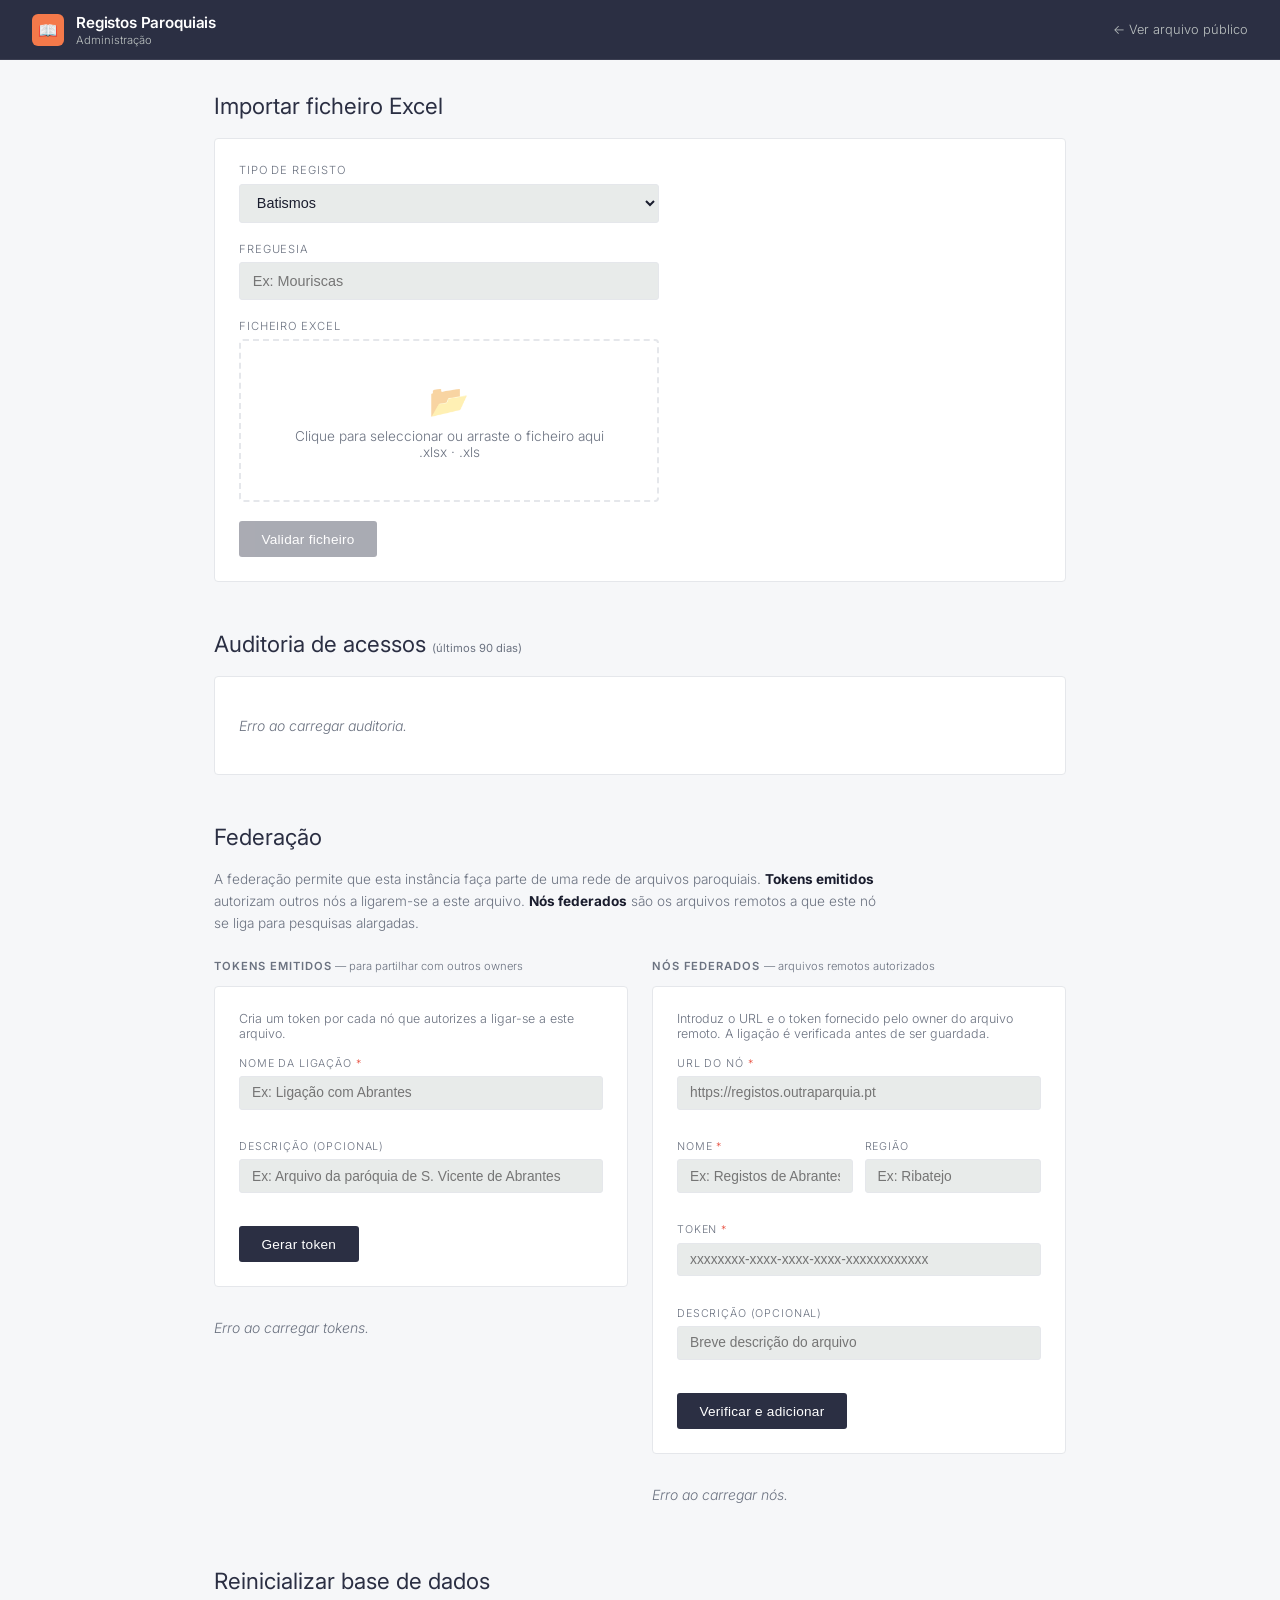
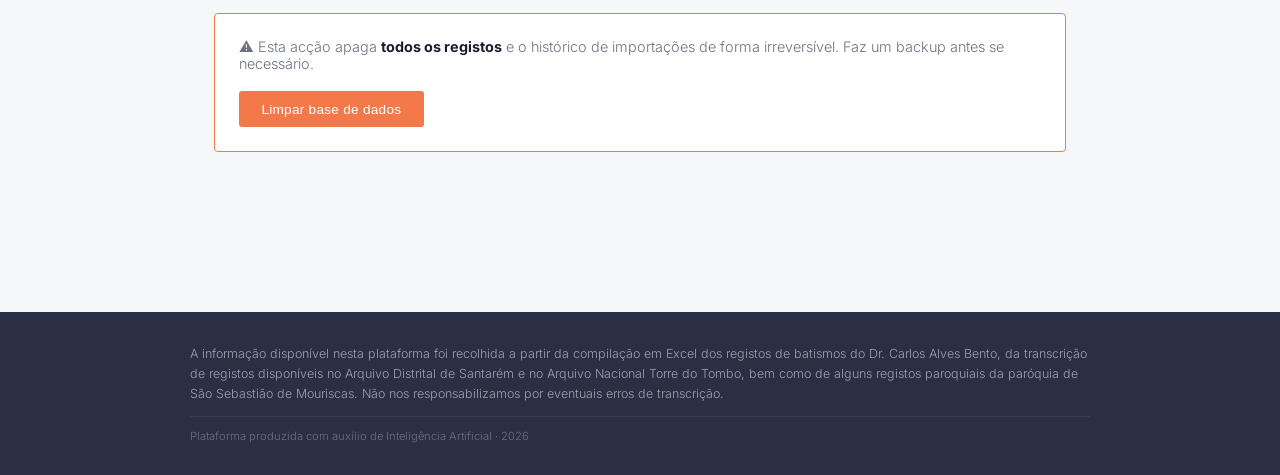
==== frontend/admin/index.html @ f91e3aad "Add favicon link to admin index.html" ====
<!DOCTYPE html>
<html lang="pt">
<head>
<meta charset="UTF-8">
<meta name="viewport" content="width=device-width, initial-scale=1.0">
<title>Administração · Registos Paroquiais</title>
<link rel="preconnect" href="https://fonts.googleapis.com">
<link href="https://fonts.googleapis.com/css2?family=Inter:wght@300;400;500;600;700&display=swap" rel="stylesheet">
<link rel="icon" type="image/svg+xml" href="/static/favicon.svg">
<style>
  :root {
    --bg:        #F6F7F9;
    --bg2:       #FFFFFF;
    --bg3:       #E8EBEA;
    --linha:     #E5E7EB;
    --texto:     #1A1D2E;
    --texto-sub: #6B7280;
    --verde:     #1a6b3a;
    --verde-clr: #2a9a5a;
    --amarelo:   #8a7010;
    --amarelo-cl:#c49a20;
    --vermelho:  #c0392b;
    --vermelho-cl:#e74c3c;
    --ouro:      #2B2F43;
    --batismo:   #4A5E76;
    --casamento: #2A7A6A;
    --obito:     #7C5C8A;
	}

  *, *::before, *::after { box-sizing: border-box; margin: 0; padding: 0; }

  body {
    background: var(--bg);
    color: var(--texto);
    font-family: 'Inter', sans-serif;
    font-size: 14px;
    font-weight: 300;
    min-height: 100vh;
  }

  header {
    background: var(--azul-escuro, #2B2F43);
    border-bottom: 1px solid rgba(255,255,255,0.08);
    padding: 0 2rem;
    display: flex;
    align-items: center;
    gap: 1.5rem;
    height: 60px;
  }
  .logo {
	  display: flex;
	  align-items: center;
	  gap: 0.75rem;
	}
	.logo-icon {
	  width: 32px; height: 32px;
	  background: #F4794A;
	  border-radius: 6px;
	  display: flex; align-items: center; justify-content: center;
	  font-size: 16px;
	  flex-shrink: 0;
	}
	.logo-texto {
	  font-size: 0.95rem;
	  font-weight: 600;
	  color: #FFFFFF;
	  letter-spacing: -0.01em;
	}
	.logo-sub {
	  font-size: 0.7rem;
	  font-weight: 300;
	  color: #BDC3C2;
	  margin-top: 1px;
	}
  .header-link {
    margin-left: auto;
    font-size: 0.8rem;
    color: #BDC3C2;
    text-decoration: none;
  }
  .header-link:hover { color: #FFFFFF; }

  main { max-width: 900px; margin: 0 auto; padding: 2rem 1.5rem 4rem; }

  h2 {
    font-family: 'Inter', sans-serif;
    font-size: 1.4rem;
    font-weight: 400;
    margin-bottom: 1.2rem;
    color: var(--ouro);
  }

  /* ── Upload ── */
  .secao { margin-bottom: 3rem; }

  .painel {
    background: var(--bg2);
    border: 1px solid var(--linha);
    border-radius: 4px;
    padding: 1.5rem;
  }

  .grupo {
    display: flex;
    flex-direction: column;
    gap: 0.4rem;
    margin-bottom: 1.2rem;
  }
  .grupo label {
    font-size: 0.7rem;
    letter-spacing: 0.08em;
    text-transform: uppercase;
    color: var(--texto-sub);
  }
  .grupo select,
  .grupo input[type="file"] {
    background: var(--bg3);
    border: 1px solid var(--linha);
    color: var(--texto);
    padding: 0.6rem 0.8rem;
    border-radius: 3px;
    font-size: 0.9rem;
    outline: none;
    cursor: pointer;
    width: 100%;
    max-width: 420px;
  }
  .grupo select:focus { border-color: var(--ouro); }

  .zona-drop {
    border: 2px dashed var(--linha);
    border-radius: 4px;
    padding: 2.5rem;
    text-align: center;
    cursor: pointer;
    transition: all 0.2s;
    max-width: 420px;
  }
  .zona-drop:hover, .zona-drop.dragover {
    border-color: var(--ouro);
    background: rgba(196,154,42,0.05);
  }
  .zona-drop input { display: none; }
  .zona-drop-icon { font-size: 2rem; margin-bottom: 0.5rem; opacity: 0.5; }
  .zona-drop p { color: var(--texto-sub); font-size: 0.85rem; }
  .zona-drop .ficheiro-nome { color: var(--verde-clr); font-weight: 400; margin-top: 0.3rem; }

  .btn {
    padding: 0.65rem 1.4rem;
    border: none;
    border-radius: 3px;
    font-size: 0.85rem;
    font-weight: 400;
    cursor: pointer;
    transition: all 0.15s;
    letter-spacing: 0.02em;
  }
  .btn:disabled { opacity: 0.4; cursor: default; }
  .btn-primario { background: var(--azul-escuro, #2B2F43); color: #FFFFFF; }
  .btn-primario:not(:disabled):hover { background: #4A5E76; }
  .btn-confirmar { background: #2a7a4a; color: #FFFFFF; }
  .btn-confirmar:not(:disabled):hover { background: #3daa6a; color: #FFFFFF; }
  .btn-cancelar { background: #F6F7F9; color: #6B7280; border: 1px solid #E5E7EB; }
  .btn-cancelar:hover { color: #1A1D2E; border-color: #BDC3C2; }

  /* ── Relatório de validação ── */
  .relatorio { margin-top: 1.5rem; }

  .relatorio-cabecalho {
    display: flex;
    align-items: center;
    gap: 1rem;
    padding: 1rem 1.2rem;
    background: var(--bg3);
    border: 1px solid var(--linha);
    border-radius: 4px 4px 0 0;
    border-bottom: none;
  }
  .relatorio-titulo {
    font-family: 'Inter', sans-serif;
    font-size: 1.1rem;
    flex: 1;
  }
  .pill {
    font-size: 0.7rem;
    padding: 0.2rem 0.6rem;
    border-radius: 10px;
    font-weight: 500;
  }
  .pill-verde { background: rgba(61,170,106,0.15); color: var(--verde-clr); }
  .pill-amarelo { background: rgba(212,170,32,0.15); color: var(--amarelo-cl); }
  .pill-vermelho { background: rgba(204,68,68,0.15); color: var(--vermelho-cl); }

  .relatorio-corpo {
    background: var(--bg2);
    border: 1px solid var(--linha);
    border-radius: 0 0 4px 4px;
    padding: 1.2rem;
  }

  .estatistica-row {
    display: flex;
    gap: 2rem;
    margin-bottom: 1.2rem;
    flex-wrap: wrap;
  }
  .estat-item { text-align: center; }
  .estat-num {
    font-family: 'Inter', sans-serif;
    font-size: 1.8rem;
    line-height: 1;
  }
  .estat-num.verde { color: var(--verde-clr); }
  .estat-num.amarelo { color: var(--amarelo-cl); }
  .estat-num.vermelho { color: var(--vermelho-cl); }
  .estat-label { font-size: 0.7rem; color: var(--texto-sub); text-transform: uppercase; letter-spacing: 0.06em; }

  .lista-mensagens {
    list-style: none;
    max-height: 250px;
    overflow-y: auto;
    display: flex;
    flex-direction: column;
    gap: 0.3rem;
    margin-bottom: 1.2rem;
  }
  .lista-mensagens li {
    font-size: 0.8rem;
    padding: 0.4rem 0.6rem;
    border-radius: 2px;
    font-family: 'Inter', monospace;
  }
  .msg-aviso { background: rgba(212,170,32,0.08); color: var(--amarelo-cl); border-left: 2px solid var(--amarelo-cl); }
  .msg-erro  { background: rgba(204,68,68,0.08); color: var(--vermelho-cl); border-left: 2px solid var(--vermelho-cl); }

  .acoes-relatorio { display: flex; gap: 0.8rem; }

  /* ── Histórico de uploads ── */
  .tabela-historico {
    width: 100%;
    border-collapse: collapse;
    font-size: 0.85rem;
  }
  .tabela-historico th {
    text-align: left;
    padding: 0.6rem 0.8rem;
    font-size: 0.65rem;
    letter-spacing: 0.08em;
    text-transform: uppercase;
    color: var(--texto-sub);
    border-bottom: 1px solid var(--linha);
  }
  .tabela-historico td {
    padding: 0.7rem 0.8rem;
    border-bottom: 1px solid rgba(42,48,64,0.5);
    vertical-align: middle;
  }
  .tabela-historico tr:last-child td { border-bottom: none; }
  .tipo-badge {
    font-size: 0.65rem;
    padding: 0.15rem 0.5rem;
    border-radius: 2px;
    text-transform: uppercase;
    letter-spacing: 0.06em;
  }
  .tipo-batismo   { background: #dce8f0; color: #2a4a6a; }
  .tipo-casamento { background: #dcf0ec; color: #1a5a4a; }
	.tipo-obito     { background: #ecdcf0; color: #5a3a6a; }

  /* ── Mensagem de sucesso/erro ── */
  .alerta {
    padding: 1rem 1.2rem;
    border-radius: 4px;
    margin-bottom: 1.5rem;
    font-size: 0.9rem;
  }
  .alerta-sucesso { background: rgba(61,170,106,0.1); border: 1px solid var(--verde); color: var(--verde-clr); }
  .alerta-erro    { background: rgba(204,68,68,0.1); border: 1px solid var(--vermelho); color: var(--vermelho-cl); }

  .vazio { color: var(--texto-sub); font-style: italic; padding: 1rem 0; }

  ::-webkit-scrollbar { width: 6px; }
  ::-webkit-scrollbar-track { background: var(--bg2); }
  ::-webkit-scrollbar-thumb { background: var(--linha); border-radius: 3px; }

	footer {
	  background: #2B2F43;
	  color: #9aa3b0;
	  margin-top: 3rem;
	  padding: 2rem 1.5rem;
	}
	.footer-inner {
	  max-width: 900px;
	  margin: 0 auto;
	  display: flex;
	  flex-direction: column;
	  gap: 0.75rem;
	}
	.footer-principal {
	  font-size: 0.78rem;
	  line-height: 1.6;
	  color: #9aa3b0;
	}
	.footer-rodape {
	  font-size: 0.7rem;
	  color: #6b7280;
	  border-top: 1px solid rgba(255,255,255,0.06);
	  padding-top: 0.75rem;
	}

	/* ── Mobile (≤ 640px) ── */
	@media (max-width: 640px) {
	  /* Header */
	  header { padding: 0 1rem; height: 52px; }
	  .logo-texto { font-size: 0.85rem; }
	  .logo-sub { display: none; }
	  .header-link { font-size: 0.72rem; }
	
	  /* Layout */
	  main { padding: 1rem; }
	  .painel { padding: 1rem; }
	  h2 { font-size: 1.1rem; }
	
	  /* Zona de upload */
	  .zona-drop { max-width: 100%; padding: 1.5rem 1rem; }
	  .grupo select,
	  .grupo input[type="file"] { max-width: 100%; }
	
	  /* Botões */
	  .btn { width: 100%; text-align: center; }
	  .acoes-relatorio { flex-direction: column; }
	
	  /* Estatísticas do relatório */
	  .estatistica-row { gap: 1rem; }
	  .estat-num { font-size: 1.4rem; }
	
	  /* Tabela de histórico */
	  .tabela-historico { font-size: 0.78rem; display: block; overflow-x: auto; }
	  .tabela-historico th,
	  .tabela-historico td { padding: 0.5rem 0.5rem; white-space: nowrap; }

		/* Footer */
		footer { padding: 1.5rem 1rem; margin-top: 2rem; }
  	.footer-principal { font-size: 0.75rem; }
	}

	/* ── Tokens e nós federados ────────────────────────────────────────────────── */
	
	.fed-grid {
	  display: grid;
	  grid-template-columns: 1fr 1fr;
	  gap: 1.5rem;
	  margin-bottom: 3rem;
	}
	
	/* Token recém-criado — caixa de destaque */
	.token-reveal {
	  background: #0f1f0f;
	  border: 1px solid var(--verde);
	  border-radius: 4px;
	  padding: 1rem 1.2rem;
	  margin-bottom: 1.2rem;
	  display: none;
	}
	.token-reveal.visivel { display: block; }
	.token-reveal-label {
	  font-size: 0.65rem;
	  font-weight: 600;
	  letter-spacing: 0.08em;
	  text-transform: uppercase;
	  color: var(--verde-clr);
	  margin-bottom: 0.5rem;
	}
	.token-reveal-valor {
	  font-family: monospace;
	  font-size: 0.95rem;
	  color: #7fff7f;
	  word-break: break-all;
	  letter-spacing: 0.04em;
	  margin-bottom: 0.6rem;
	}
	.token-reveal-aviso {
	  font-size: 0.75rem;
	  color: var(--amarelo-cl);
	}
	
	/* Cards de token */
	.token-card {
	  background: var(--bg2);
	  border: 1px solid var(--linha);
	  border-left: 3px solid var(--batismo);
	  border-radius: 4px;
	  padding: 0.85rem 1rem;
	  display: grid;
	  grid-template-columns: 1fr auto;
	  gap: 0.4rem 0.8rem;
	  align-items: start;
	  margin-bottom: 0.5rem;
	}
	.token-card.revogado {
	  border-left-color: var(--linha);
	  opacity: 0.55;
	}
	.token-nome {
	  font-size: 0.88rem;
	  font-weight: 500;
	  color: var(--texto);
	}
	.token-preview {
	  font-family: monospace;
	  font-size: 0.75rem;
	  color: var(--texto-sub);
	  margin-top: 0.15rem;
	}
	.token-meta {
	  display: flex;
	  flex-wrap: wrap;
	  gap: 0.35rem;
	  margin-top: 0.45rem;
	}
	.token-chip {
	  font-size: 0.65rem;
	  padding: 0.12rem 0.45rem;
	  border-radius: 10px;
	  background: var(--bg3);
	  color: var(--texto-sub);
	}
	.token-chip.ok     { background: rgba(61,170,106,0.1); color: var(--verde-clr); }
	.token-chip.rev    { background: rgba(204,68,68,0.1);  color: var(--vermelho-cl); }
	
	/* Cards de nó */
	.no-card {
	  background: var(--bg2);
	  border: 1px solid var(--linha);
	  border-left: 3px solid var(--casamento);
	  border-radius: 4px;
	  padding: 0.85rem 1rem;
	  display: grid;
	  grid-template-columns: 1fr auto;
	  gap: 0.4rem 0.8rem;
	  align-items: start;
	  margin-bottom: 0.5rem;
	}
	.no-card.inactivo  { border-left-color: var(--linha); opacity: 0.6; }
	.no-card.com-erro  { border-left-color: var(--vermelho); }
	.no-nome { font-size: 0.88rem; font-weight: 500; color: var(--texto); }
	.no-url  {
	  font-family: monospace; font-size: 0.72rem;
	  color: var(--texto-sub); margin-top: 0.15rem; word-break: break-all;
	}
	.no-meta {
	  display: flex; flex-wrap: wrap;
	  gap: 0.35rem; margin-top: 0.45rem;
	}
	.no-chip {
	  font-size: 0.65rem; padding: 0.12rem 0.45rem;
	  border-radius: 10px; background: var(--bg3); color: var(--texto-sub);
	}
	.no-chip.ok     { background: rgba(61,170,106,0.1); color: var(--verde-clr); }
	.no-chip.erro   { background: rgba(204,68,68,0.1);  color: var(--vermelho-cl); }
	.no-chip.regiao { background: rgba(74,94,118,0.1);  color: var(--batismo); }
	
	/* Botões de acção pequenos */
	.acoes-fed { display: flex; gap: 0.35rem; flex-wrap: wrap; justify-content: flex-end; }
	.acoes-fed .btn { padding: 0.28rem 0.6rem; font-size: 0.72rem; }
	.btn-rev    { background: rgba(212,170,32,0.1); color: var(--amarelo-cl); border: 1px solid rgba(212,170,32,0.3); }
	.btn-rev:hover { background: rgba(212,170,32,0.2); }
	.btn-act    { background: rgba(61,170,106,0.1); color: var(--verde-clr);  border: 1px solid rgba(61,170,106,0.3); }
	.btn-act:hover { background: rgba(61,170,106,0.2); }
	.btn-del    { background: rgba(204,68,68,0.08); color: var(--vermelho-cl); border: 1px solid rgba(204,68,68,0.2); }
	.btn-del:hover { background: rgba(204,68,68,0.15); }
	.btn-tst    { background: var(--bg3); color: var(--texto-sub); border: 1px solid var(--linha); }
	.btn-tst:hover { border-color: var(--casamento); color: var(--casamento); }
	
	/* Formulários inline */
	.form-fed {
	  display: grid;
	  grid-template-columns: 1fr 1fr;
	  gap: 0.7rem;
	  margin-top: 1rem;
	}
	.form-fed .grupo.largo { grid-column: 1 / -1; }
	.form-fed .grupo label { font-size: 0.67rem; }
	.form-fed .grupo input {
	  background: var(--bg3);
	  border: 1px solid var(--linha);
	  color: var(--texto);
	  padding: 0.52rem 0.75rem;
	  border-radius: 3px;
	  font-size: 0.86rem;
	  outline: none;
	  width: 100%;
	}
	.form-fed .grupo input:focus { border-color: var(--batismo); }
	.form-fed-acoes {
	  margin-top: 0.9rem;
	  display: flex;
	  gap: 0.6rem;
	  align-items: center;
	}
	.form-fed-status { font-size: 0.78rem; color: var(--texto-sub); }
	
	@media (max-width: 640px) {
	  .fed-grid  { grid-template-columns: 1fr; }
	  .form-fed  { grid-template-columns: 1fr; }
	  .form-fed .grupo.largo { grid-column: 1; }
	  .no-card, .token-card { grid-template-columns: 1fr; }
	  .acoes-fed { justify-content: flex-start; margin-top: 0.4rem; }
	}
	
	/* ── Mobile pequeno (≤ 375px) ── */
	@media (max-width: 375px) {
	  .logo-icon { width: 26px; height: 26px; font-size: 13px; }
	  h2 { font-size: 1rem; }
	}
</style>
</head>
<body>

<header>
  <div class="logo">
    <div class="logo-icon">📖</div>
    <div>
      <div class="logo-texto">Registos Paroquiais</div>
      <div class="logo-sub">Administração</div>
    </div>
  </div>
  <a href="/" class="header-link">← Ver arquivo público</a>
</header>

<main>
  <div id="alerta" style="display:none"></div>

  <!-- Secção de Upload -->
  <div class="secao">
    <h2>Importar ficheiro Excel</h2>
    <div class="painel">
      <div class="grupo">
        <label>Tipo de registo</label>
        <select id="tipoRegisto">
          <option value="batismo">Batismos</option>
          <option value="casamento">Casamentos</option>
          <option value="obito">Óbitos</option>
        </select>
      </div>
			<div class="grupo">
			  <label>Freguesia</label>
			  <div style="position:relative;max-width:420px">
			    <input
			      type="text"
			      id="inputFreguesia"
			      placeholder="Ex: Mouriscas"
			      autocomplete="off"
			      style="width:100%;background:var(--bg3);border:1px solid var(--linha);
			             color:var(--texto);padding:0.6rem 0.8rem;border-radius:3px;
			             font-size:0.9rem;outline:none"
			      oninput="filtrarFreguesias(this.value)"
			      onfocus="mostrarSugestoes()"
			      onblur="setTimeout(()=>ocultarSugestoes(),200)"
			    >
			    <div id="sugestoesFreguesia" style="display:none;position:absolute;top:100%;
			         left:0;right:0;background:var(--bg2);border:1px solid var(--linha);
			         border-top:none;border-radius:0 0 3px 3px;z-index:50;max-height:180px;
			         overflow-y:auto"></div>
			  </div>
			</div>
      <div class="grupo">
        <label>Ficheiro Excel</label>
        <div class="zona-drop" id="zonaDrop" onclick="document.getElementById('inputFicheiro').click()">
          <input type="file" id="inputFicheiro" accept=".xlsx,.xls" onchange="ficheirSelecionado(this)">
          <div class="zona-drop-icon">📂</div>
          <p>Clique para seleccionar ou arraste o ficheiro aqui</p>
          <p>.xlsx · .xls</p>
          <p class="ficheiro-nome" id="nomeFile" style="display:none"></p>
        </div>
      </div>
      <button class="btn btn-primario" id="btnValidar" onclick="validar()" disabled>
        Validar ficheiro
      </button>
    </div>

    <!-- Relatório de validação -->
    <div class="relatorio" id="relatorio" style="display:none">
      <div class="relatorio-cabecalho">
        <span class="relatorio-titulo">Relatório de validação</span>
        <span class="pill" id="pillEstado"></span>
      </div>
      <div class="relatorio-corpo">
        <div class="estatistica-row">
          <div class="estat-item">
            <div class="estat-num verde" id="rTotal">0</div>
            <div class="estat-label">Registos</div>
          </div>
          <div class="estat-item">
            <div class="estat-num amarelo" id="rAvisos">0</div>
            <div class="estat-label">Avisos</div>
          </div>
          <div class="estat-item">
            <div class="estat-num vermelho" id="rErros">0</div>
            <div class="estat-label">Erros críticos</div>
          </div>
					<div class="estat-item" id="blocoDuplicados" style="display:none">
				    <div class="estat-num amarelo" id="rDuplicados">0</div>
				    <div class="estat-label">Duplicados</div>
					</div>
        </div>

        <ul class="lista-mensagens" id="listaErros" style="display:none"></ul>
        <ul class="lista-mensagens" id="listaAvisos" style="display:none"></ul>

        <div class="acoes-relatorio" id="acoesRelatorio"></div>
      </div>
    </div>
  </div>

	<!-- Auditoria -->
	<div class="secao">
	  <h2>Auditoria de acessos <span style="font-size:0.7rem;font-weight:400;color:var(--texto-sub)">(últimos 90 dias)</span></h2>
	  <div id="auditoriaConteudo">
	    <div class="painel">
	      <p class="vazio">A carregar…</p>
	    </div>
	  </div>
	</div>

	<div class="secao">
	  <h2>Federação</h2>
	  <p style="color:var(--texto-sub);font-size:0.85rem;margin-bottom:1.5rem;line-height:1.6;max-width:680px">
	    A federação permite que esta instância faça parte de uma rede de arquivos paroquiais.
	    <strong style="color:var(--texto)">Tokens emitidos</strong> autorizam outros nós a ligarem-se a este arquivo.
	    <strong style="color:var(--texto)">Nós federados</strong> são os arquivos remotos a que este nó se liga para pesquisas alargadas.
	  </p>
	
	  <div class="fed-grid">
	
	    <!-- ── Coluna esquerda: Tokens emitidos ── -->
	    <div>
	      <div style="font-size:0.7rem;font-weight:600;letter-spacing:0.08em;text-transform:uppercase;color:var(--texto-sub);margin-bottom:0.8rem">
	        Tokens emitidos
	        <span style="font-weight:300;text-transform:none;letter-spacing:0"> — para partilhar com outros owners</span>
	      </div>
	
	      <!-- Token revelado após criação -->
	      <div class="token-reveal" id="tokenReveal">
	        <div class="token-reveal-label">✓ Token gerado — copia agora</div>
	        <div class="token-reveal-valor" id="tokenValor"></div>
	        <div style="display:flex;gap:0.5rem;margin-bottom:0.6rem">
	          <button class="btn btn-primario" style="padding:0.3rem 0.8rem;font-size:0.75rem"
	                  onclick="copiarToken()">Copiar</button>
	          <button class="btn btn-cancelar" style="padding:0.3rem 0.8rem;font-size:0.75rem"
	                  onclick="fecharTokenReveal()">Fechar</button>
	        </div>
	        <div class="token-reveal-aviso">⚠ Este token não voltará a ser mostrado. Partilha-o com o owner do nó que se vai federar contigo.</div>
	      </div>
	
	      <!-- Formulário de criação -->
	      <div class="painel" style="margin-bottom:1rem">
	        <div style="font-size:0.78rem;color:var(--texto-sub);margin-bottom:0.8rem">
	          Cria um token por cada nó que autorizes a ligar-se a este arquivo.
	        </div>
	        <div class="form-fed">
	          <div class="grupo largo">
	            <label>Nome da ligação <span style="color:var(--vermelho-cl)">*</span></label>
	            <input type="text" id="tokenNome" placeholder="Ex: Ligação com Abrantes">
	          </div>
	          <div class="grupo largo">
	            <label>Descrição (opcional)</label>
	            <input type="text" id="tokenDesc" placeholder="Ex: Arquivo da paróquia de S. Vicente de Abrantes">
	          </div>
	        </div>
	        <div class="form-fed-acoes">
	          <button class="btn btn-primario" id="btnCriarToken" onclick="criarToken()">
	            Gerar token
	          </button>
	          <span class="form-fed-status" id="tokenStatus"></span>
	        </div>
	      </div>
	
	      <!-- Lista de tokens -->
	      <div id="listaTokens">
	        <p class="vazio">A carregar…</p>
	      </div>
	    </div>
	
	    <!-- ── Coluna direita: Nós federados ── -->
	    <div>
	      <div style="font-size:0.7rem;font-weight:600;letter-spacing:0.08em;text-transform:uppercase;color:var(--texto-sub);margin-bottom:0.8rem">
	        Nós federados
	        <span style="font-weight:300;text-transform:none;letter-spacing:0"> — arquivos remotos autorizados</span>
	      </div>
	
	      <!-- Formulário de adição -->
	      <div class="painel" style="margin-bottom:1rem">
	        <div style="font-size:0.78rem;color:var(--texto-sub);margin-bottom:0.8rem">
	          Introduz o URL e o token fornecido pelo owner do arquivo remoto.
	          A ligação é verificada antes de ser guardada.
	        </div>
	        <div class="form-fed">
	          <div class="grupo largo">
	            <label>URL do nó <span style="color:var(--vermelho-cl)">*</span></label>
	            <input type="url" id="noUrl" placeholder="https://registos.outraparquia.pt">
	          </div>
	          <div class="grupo">
	            <label>Nome <span style="color:var(--vermelho-cl)">*</span></label>
	            <input type="text" id="noNome" placeholder="Ex: Registos de Abrantes">
	          </div>
	          <div class="grupo">
	            <label>Região</label>
	            <input type="text" id="noRegiao" placeholder="Ex: Ribatejo">
	          </div>
	          <div class="grupo largo">
	            <label>Token <span style="color:var(--vermelho-cl)">*</span></label>
	            <input type="text" id="noToken" placeholder="xxxxxxxx-xxxx-xxxx-xxxx-xxxxxxxxxxxx"
	                   autocomplete="off" spellcheck="false">
	          </div>
	          <div class="grupo largo">
	            <label>Descrição (opcional)</label>
	            <input type="text" id="noDescricao" placeholder="Breve descrição do arquivo">
	          </div>
	        </div>
	        <div class="form-fed-acoes">
	          <button class="btn btn-primario" id="btnAdicionarNo" onclick="adicionarNo()">
	            Verificar e adicionar
	          </button>
	          <span class="form-fed-status" id="noStatus"></span>
	        </div>
	      </div>
	
	      <!-- Lista de nós -->
	      <div id="listaNos">
	        <p class="vazio">A carregar…</p>
	      </div>
	    </div>
	
	  </div><!-- /fed-grid -->
	</div>
	
  <!-- Reset -->
  <div class="secao">
    <h2>Reinicializar base de dados</h2>
    <div class="painel" style="border-color: #F4794A">
      <p style="color:var(--texto-sub);margin-bottom:1.2rem;font-size:0.9rem">
        ⚠ Esta acção apaga <strong style="color:var(--texto)">todos os registos</strong> 
        e o histórico de importações de forma irreversível. 
        Faz um backup antes se necessário.
      </p>
      <button class="btn" style="background:#F4794A;color:#FFFFFF;font-weight:500" onclick="confirmarReset()">
        Limpar base de dados
      </button>
    </div>
  </div>
</main>

<script>
let ficheiroAtual = null;
let dadosValidacao = null;
let todasFreguesias = [];

async function carregarFreguesias() {
  try {
    const r = await fetch('/admin/api/freguesias');
    todasFreguesias = await r.json();
  } catch(e) {}
}

function filtrarFreguesias(val) {
  const sugestoes = val
    ? todasFreguesias.filter(f => f.toLowerCase().includes(val.toLowerCase()))
    : todasFreguesias;
  renderSugestoes(sugestoes);
}

function mostrarSugestoes() {
  renderSugestoes(todasFreguesias);
}

function ocultarSugestoes() {
  document.getElementById('sugestoesFreguesia').style.display = 'none';
}

function renderSugestoes(lista) {
  const cont = document.getElementById('sugestoesFreguesia');
  if (!lista.length) { cont.style.display = 'none'; return; }
  cont.innerHTML = lista.map(f => `
    <div onclick="seleccionarFreguesia('${f}')"
         style="padding:0.5rem 0.8rem;cursor:pointer;font-size:0.85rem;
                border-bottom:1px solid var(--linha)"
         onmouseover="this.style.background='var(--bg3)'"
         onmouseout="this.style.background=''">
      ${f}
    </div>
  `).join('');
  cont.style.display = 'block';
}

function seleccionarFreguesia(nome) {
  document.getElementById('inputFreguesia').value = nome;
  ocultarSugestoes();
}
// ── Drag & drop ──────────────────────────────────────────────────────────────

const zona = document.getElementById('zonaDrop');
zona.addEventListener('dragover', e => { e.preventDefault(); zona.classList.add('dragover'); });
zona.addEventListener('dragleave', () => zona.classList.remove('dragover'));
zona.addEventListener('drop', e => {
  e.preventDefault();
  zona.classList.remove('dragover');
  const f = e.dataTransfer.files[0];
  if (f) definirFicheiro(f);
});

function ficheirSelecionado(input) {
  if (input.files[0]) definirFicheiro(input.files[0]);
}

function definirFicheiro(f) {
  if (!f.name.match(/\.(xlsx|xls)$/i)) {
    mostrarAlerta('erro', 'Por favor seleccione um ficheiro .xlsx ou .xls.');
    return;
  }
  ficheiroAtual = f;
  document.getElementById('nomeFile').textContent = f.name;
  document.getElementById('nomeFile').style.display = 'block';
  document.getElementById('btnValidar').disabled = false;
  document.getElementById('relatorio').style.display = 'none';
  dadosValidacao = null;
  esconderAlerta();
}

// ── Validação ────────────────────────────────────────────────────────────────

async function validar() {
  if (!ficheiroAtual) return;
  const tipo = document.getElementById('tipoRegisto').value;
  const freguesia = document.getElementById('inputFreguesia').value.trim();
  const btn = document.getElementById('btnValidar');
  btn.disabled = true;
  btn.textContent = 'A validar…';
  try {
    const form = new FormData();
    form.append('ficheiro', ficheiroAtual);
    const params = new URLSearchParams({ tipo });
    if (freguesia) params.set('freguesia', freguesia);
    const r = await fetch(`/admin/api/upload?${params}`, { method: 'POST', body: form });
    dadosValidacao = await r.json();
    renderRelatorio(dadosValidacao, tipo);
  } catch(e) {
    mostrarAlerta('erro', 'Erro ao comunicar com o servidor.');
  } finally {
    btn.disabled = false;
    btn.textContent = 'Validar ficheiro';
  }
}

function renderRelatorio(d, tipo) {
  document.getElementById('relatorio').style.display = 'block';
  document.getElementById('rTotal').textContent = d.total_registos || 0;
  document.getElementById('rAvisos').textContent = d.total_avisos || 0;
  document.getElementById('rErros').textContent = d.total_erros || 0;
	
	// Mostrar duplicados se existirem
	const rDupEl = document.getElementById('rDuplicados');
	const dupBloco = document.getElementById('blocoDuplicados');
	if (d.total_duplicados > 0) {
	    rDupEl.textContent = d.total_duplicados;
	    dupBloco.style.display = 'block';
	} else {
	    dupBloco.style.display = 'none';
	}

  const pill = document.getElementById('pillEstado');
  if (d.total_erros > 0) {
    pill.textContent = 'Com erros críticos';
    pill.className = 'pill pill-vermelho';
  } else if (d.total_avisos > 0) {
    pill.textContent = 'Com avisos';
    pill.className = 'pill pill-amarelo';
  } else {
    pill.textContent = 'Pronto para importar';
    pill.className = 'pill pill-verde';
  }

  // Erros
  const listaErros = document.getElementById('listaErros');
  if (d.erros && d.erros.length > 0) {
    listaErros.style.display = 'flex';
    listaErros.innerHTML = d.erros.map(e =>
      `<li class="msg-erro">✕ ${e}</li>`
    ).join('');
  } else {
    listaErros.style.display = 'none';
  }

  // Avisos
  const listaAvisos = document.getElementById('listaAvisos');
  if (d.avisos && d.avisos.length > 0) {
    listaAvisos.style.display = 'flex';
    const mostrados = d.avisos.length;
    const total = d.total_avisos;
    listaAvisos.innerHTML = d.avisos.map(a =>
      `<li class="msg-aviso">⚠ ${a}</li>`
    ).join('');
    if (total > mostrados) {
      listaAvisos.innerHTML += `<li style="color:var(--texto-sub);padding:0.4rem 0.6rem;font-size:0.75rem">
        … e mais ${total - mostrados} avisos
      </li>`;
    }
  } else {
    listaAvisos.style.display = 'none';
  }

  // Acções
  const acoes = document.getElementById('acoesRelatorio');
  if (d.total_erros === 0 && d.total_novos > 0) {
    const labelBtn = d.total_duplicados > 0
      ? `Importar ${d.total_novos} registos novos (${d.total_duplicados} duplicado(s) ignorados)`
      : `Importar ${d.total_novos} registos`;
    acoes.innerHTML = `
      <button class="btn btn-confirmar" onclick="confirmarImportacao('${tipo}')">
        ${labelBtn}
      </button>
      <button class="btn btn-cancelar" onclick="cancelar()">Cancelar</button>
    `;
  } else if (d.total_erros > 0) {
    acoes.innerHTML = `
      <button class="btn btn-cancelar" onclick="cancelar()">Corrigir e tentar novamente</button>
    `;
  } else if (d.total_novos === 0 && d.total_duplicados > 0) {
    acoes.innerHTML = `<p style="color:var(--texto-sub);font-size:0.85rem">Todos os registos já existem na base de dados.</p>`;
  } else {
    acoes.innerHTML = `<p style="color:var(--texto-sub);font-size:0.85rem">Nenhum registo encontrado no ficheiro.</p>`;
  }
}

// ── Importação final ──────────────────────────────────────────────────────────

async function confirmarImportacao(tipo) {
  if (!ficheiroAtual) return;
  const freguesia = document.getElementById('inputFreguesia').value.trim();
  const btn = document.querySelector('.btn-confirmar');
  if (btn) { btn.disabled = true; btn.textContent = 'A importar…'; }
  try {
    const form = new FormData();
    form.append('ficheiro', ficheiroAtual);
    const params = new URLSearchParams({ tipo });
    if (freguesia) params.set('freguesia', freguesia);
    const r = await fetch(`/admin/api/confirmar-upload?${params}`, { method: 'POST', body: form });
    const d = await r.json();
    if (d.sucesso) {
      mostrarAlerta('sucesso', `✓ ${d.mensagem}`);
      cancelar();
    } else {
      mostrarAlerta('erro', `Erro: ${d.mensagem || d.erro}`);
    }
  } catch(e) {
    mostrarAlerta('erro', 'Erro ao comunicar com o servidor.');
  }
}

function cancelar() {
  ficheiroAtual = null;
  dadosValidacao = null;
  document.getElementById('inputFicheiro').value = '';
  document.getElementById('nomeFile').style.display = 'none';
  document.getElementById('nomeFile').textContent = '';
  document.getElementById('btnValidar').disabled = true;
  document.getElementById('relatorio').style.display = 'none';
}

// ── Histórico ────────────────────────────────────────────────────────────────

async function carregarHistorico() {
  try {
    const r = await fetch('/admin/api/uploads');
    const uploads = await r.json();
    const tbody = document.getElementById('corpoHistorico');

    if (!uploads.length) {
      tbody.innerHTML = `<tr><td colspan="5" class="vazio">Nenhuma importação realizada ainda.</td></tr>`;
      return;
    }

    tbody.innerHTML = uploads.map(u => {
      const data = new Date(u.data_upload).toLocaleString('pt-PT');
      const tipoLabel = { batismo: 'Batismos', casamento: 'Casamentos', obito: 'Óbitos' }[u.tipo] || u.tipo;
      return `<tr>
        <td>${data}</td>
        <td style="font-family:monospace;font-size:0.8rem;color:var(--texto-sub)">${u.ficheiro}</td>
        <td><span class="tipo-badge tipo-${u.tipo}">${tipoLabel}</span></td>
        <td>${u.registos.toLocaleString('pt-PT')}</td>
        <td style="color:${u.avisos > 0 ? 'var(--amarelo-cl)' : 'var(--texto-sub)'}">
          ${u.avisos}
        </td>
      </tr>`;
    }).join('');
  } catch(e) {}
}

// ── Limpar Base de Dados ─────────────────────────────────────────────────────

async function confirmarReset() {
  const primeira = confirm("Tens a certeza que queres apagar TODOS os registos?\nEsta acção é irreversível.");
  if (!primeira) return;

  const segunda = confirm("Confirmação final: todos os batismos, casamentos e óbitos serão apagados permanentemente.");
  if (!segunda) return;

  try {
    const r = await fetch('/admin/api/reset-db?confirmar=CONFIRMAR', { method: 'DELETE' });
    const d = await r.json();
    if (d.sucesso) {
      mostrarAlerta('sucesso', '✓ ' + d.mensagem);
      carregarHistorico();
    } else {
      mostrarAlerta('erro', d.detail || 'Erro ao limpar a base de dados.');
    }
  } catch(e) {
    mostrarAlerta('erro', 'Erro ao comunicar com o servidor.');
  }
}

// ── Alertas ──────────────────────────────────────────────────────────────────

function mostrarAlerta(tipo, msg) {
  const el = document.getElementById('alerta');
  el.className = `alerta alerta-${tipo}`;
  el.textContent = msg;
  el.style.display = 'block';
  el.scrollIntoView({ behavior: 'smooth', block: 'nearest' });
}

function esconderAlerta() {
  document.getElementById('alerta').style.display = 'none';
}

async function carregarAuditoria() {
  try {
    const r = await fetch('/admin/api/auditoria');
    const d = await r.json();
    renderAuditoria(d);
  } catch(e) {
    document.getElementById('auditoriaConteudo').innerHTML =
      '<div class="painel"><p class="vazio">Erro ao carregar auditoria.</p></div>';
  }
}

function renderAuditoria(d) {
  const cont = document.getElementById('auditoriaConteudo');
  const t = d.totais;

  cont.innerHTML = `
    <!-- Totais -->
    <div style="display:grid;grid-template-columns:repeat(3,1fr);gap:1rem;margin-bottom:1rem">
      <div class="painel" style="text-align:center;padding:1rem">
        <div style="font-size:1.8rem;font-weight:700;color:#4A5E76">${(t.total_pedidos||0).toLocaleString('pt-PT')}</div>
        <div style="font-size:0.7rem;text-transform:uppercase;letter-spacing:0.06em;color:var(--texto-sub);margin-top:0.2rem">Pedidos totais</div>
      </div>
      <div class="painel" style="text-align:center;padding:1rem">
        <div style="font-size:1.8rem;font-weight:700;color:#4A5E76">${(t.ips_unicos||0).toLocaleString('pt-PT')}</div>
        <div style="font-size:0.7rem;text-transform:uppercase;letter-spacing:0.06em;color:var(--texto-sub);margin-top:0.2rem">IPs únicos</div>
      </div>
      <div class="painel" style="text-align:center;padding:1rem">
        <div style="font-size:1.8rem;font-weight:700;color:${t.total_erros > 0 ? '#c44030' : '#2a9a5a'}">${(t.total_erros||0).toLocaleString('pt-PT')}</div>
        <div style="font-size:0.7rem;text-transform:uppercase;letter-spacing:0.06em;color:var(--texto-sub);margin-top:0.2rem">Erros / bloqueios</div>
      </div>
    </div>

    <!-- Por IP -->
    <div class="painel" style="margin-bottom:1rem">
      <div style="font-size:0.7rem;font-weight:600;letter-spacing:0.08em;text-transform:uppercase;color:var(--texto-sub);margin-bottom:0.8rem">
        Acessos por IP
      </div>
      ${d.por_ip.length === 0 ? '<p class="vazio">Sem dados</p>' : `
      <table class="tabela-historico">
        <thead>
          <tr>
            <th>IP</th>
            <th>Total</th>
            <th>Pesquisas</th>
            <th>Admin</th>
            <th>Primeiro acesso</th>
            <th>Último acesso</th>
          </tr>
        </thead>
        <tbody>
          ${d.por_ip.map(r => `
            <tr>
              <td style="font-family:monospace;font-size:0.8rem">${r.ip}</td>
              <td style="font-weight:600">${r.total.toLocaleString('pt-PT')}</td>
              <td>${r.pesquisas.toLocaleString('pt-PT')}</td>
              <td>${r.admin > 0 ? `<span style="color:#F4794A;font-weight:500">${r.admin}</span>` : '0'}</td>
              <td style="font-size:0.78rem;color:var(--texto-sub)">${r.primeiro_acesso?.substring(0,16).replace('T',' ') || '—'}</td>
              <td style="font-size:0.78rem;color:var(--texto-sub)">${r.ultimo_acesso?.substring(0,16).replace('T',' ') || '—'}</td>
            </tr>
          `).join('')}
        </tbody>
      </table>`}
    </div>

    <!-- Actividade por dia -->
    <div class="painel" style="margin-bottom:1rem">
      <div style="font-size:0.7rem;font-weight:600;letter-spacing:0.08em;text-transform:uppercase;color:var(--texto-sub);margin-bottom:0.8rem">
        Actividade diária (últimos 30 dias)
      </div>
      ${d.por_dia.length === 0 ? '<p class="vazio">Sem dados</p>' : `
      <div style="display:flex;flex-direction:column;gap:0.3rem">
        ${d.por_dia.slice(0,30).map(r => {
          const max = Math.max(...d.por_dia.slice(0,30).map(x => x.total));
          const pct = max ? Math.round(r.total / max * 100) : 0;
          return `
          <div style="display:grid;grid-template-columns:90px 1fr 50px 60px;gap:0.5rem;align-items:center;font-size:0.78rem">
            <span style="color:var(--texto-sub)">${r.dia}</span>
            <div style="background:var(--linha);border-radius:2px;height:7px;overflow:hidden">
              <div style="background:#4A5E76;height:100%;width:${pct}%;border-radius:2px"></div>
            </div>
            <span style="font-weight:500">${r.total}</span>
            <span style="color:var(--texto-sub);font-size:0.72rem">${r.ips_unicos} IP${r.ips_unicos !== 1 ? 's' : ''}</span>
          </div>`;
        }).join('')}
      </div>`}
    </div>

    <!-- Eventos suspeitos -->
    ${d.suspeitos.length > 0 ? `
    <div class="painel" style="border-color:#c44030">
      <div style="font-size:0.7rem;font-weight:600;letter-spacing:0.08em;text-transform:uppercase;color:#c44030;margin-bottom:0.8rem">
        ⚠ Eventos suspeitos (403 · 429 · 5xx)
      </div>
      <table class="tabela-historico">
        <thead>
          <tr><th>Data</th><th>IP</th><th>Endpoint</th><th>Status</th></tr>
        </thead>
        <tbody>
          ${d.suspeitos.slice(0,20).map(r => `
            <tr>
              <td style="font-size:0.75rem;color:var(--texto-sub)">${r.data?.substring(0,16).replace('T',' ')}</td>
              <td style="font-family:monospace;font-size:0.78rem">${r.ip}</td>
              <td style="font-size:0.75rem;color:var(--texto-sub)">${r.endpoint}</td>
              <td><span style="color:${r.status >= 500 ? '#c44030' : r.status === 429 ? '#c49a20' : '#8a5a00'};font-weight:600">${r.status}</span></td>
            </tr>
          `).join('')}
        </tbody>
      </table>
    </div>` : ''}
  `;
}

// ══════════════════════════════════════════════════════════════════════════════
// Tokens emitidos
// ══════════════════════════════════════════════════════════════════════════════

async function carregarTokens() {
  try {
    const r = await fetch('/admin/api/tokens');
    renderTokens(await r.json());
  } catch(e) {
    document.getElementById('listaTokens').innerHTML =
      '<p class="vazio">Erro ao carregar tokens.</p>';
  }
}

function renderTokens(tokens) {
  const cont = document.getElementById('listaTokens');
  if (!tokens.length) {
    cont.innerHTML = '<p class="vazio">Nenhum token emitido ainda.</p>';
    return;
  }
  cont.innerHTML = tokens.map(t => {
    const revogado = !t.activo;
    return `
    <div class="token-card ${revogado ? 'revogado' : ''}">
      <div>
        <div class="token-nome">${t.nome}</div>
        <div class="token-preview">${t.token_preview}</div>
        ${t.descricao ? `<div style="font-size:0.75rem;color:var(--texto-sub);margin-top:0.2rem">${t.descricao}</div>` : ''}
        <div class="token-meta">
          ${revogado
            ? `<span class="token-chip rev">revogado</span>`
            : `<span class="token-chip ok">activo</span>`}
          <span class="token-chip">criado ${t.data_criacao?.substring(0,10)}</span>
          ${t.ultimo_uso
            ? `<span class="token-chip ok">último uso ${t.ultimo_uso.substring(0,16).replace('T',' ')}</span>`
            : `<span class="token-chip">nunca usado</span>`}
        </div>
      </div>
      <div class="acoes-fed">
        ${!revogado
          ? `<button class="btn btn-rev" onclick="revogarToken(${t.id})">Revogar</button>`
          : ''}
        <button class="btn btn-del" onclick="removerToken(${t.id})">Remover</button>
      </div>
    </div>`;
  }).join('');
}

async function criarToken() {
  const nome = document.getElementById('tokenNome').value.trim();
  const desc = document.getElementById('tokenDesc').value.trim();
  const status = document.getElementById('tokenStatus');
  const btn    = document.getElementById('btnCriarToken');

  if (!nome) {
    status.textContent = '⚠ O nome é obrigatório.';
    status.style.color = 'var(--vermelho-cl)';
    return;
  }

  btn.disabled = true; btn.textContent = 'A gerar…';
  status.textContent = ''; 

  try {
    const r = await fetch('/admin/api/tokens', {
      method: 'POST',
      headers: { 'Content-Type': 'application/json' },
      body: JSON.stringify({ nome, descricao: desc || null }),
    });
    const d = await r.json();
    if (!r.ok) {
      status.textContent = `✕ ${d.detail}`;
      status.style.color = 'var(--vermelho-cl)';
    } else {
      // Mostrar token em destaque — único momento em que é visível
      document.getElementById('tokenValor').textContent = d.token;
      document.getElementById('tokenReveal').classList.add('visivel');
      document.getElementById('tokenNome').value = '';
      document.getElementById('tokenDesc').value = '';
      status.textContent = '';
      await carregarTokens();
    }
  } catch(e) {
    status.textContent = '✕ Erro ao comunicar com o servidor.';
    status.style.color = 'var(--vermelho-cl)';
  } finally {
    btn.disabled = false; btn.textContent = 'Gerar token';
  }
}

function copiarToken() {
  const val = document.getElementById('tokenValor').textContent;
  navigator.clipboard.writeText(val).then(() => {
    const btn = document.querySelector('#tokenReveal .btn-primario');
    btn.textContent = '✓ Copiado';
    setTimeout(() => { btn.textContent = 'Copiar'; }, 2000);
  });
}

function fecharTokenReveal() {
  document.getElementById('tokenReveal').classList.remove('visivel');
  document.getElementById('tokenValor').textContent = '';
}

async function revogarToken(id) {
  if (!confirm('Revogar este token?\nO nó que o usa deixará imediatamente de conseguir ligar-se.')) return;
  await fetch(`/admin/api/tokens/${id}/revogar`, { method: 'DELETE' });
  await carregarTokens();
}

async function removerToken(id) {
  if (!confirm('Remover este token permanentemente?')) return;
  await fetch(`/admin/api/tokens/${id}`, { method: 'DELETE' });
  await carregarTokens();
}


// ══════════════════════════════════════════════════════════════════════════════
// Nós federados
// ══════════════════════════════════════════════════════════════════════════════

async function carregarNos() {
  try {
    const r = await fetch('/admin/api/nos-federados');
    renderNos(await r.json());
  } catch(e) {
    document.getElementById('listaNos').innerHTML =
      '<p class="vazio">Erro ao carregar nós.</p>';
  }
}

function renderNos(nos) {
  const cont = document.getElementById('listaNos');
  if (!nos.length) {
    cont.innerHTML = '<p class="vazio">Nenhum nó federado registado ainda.</p>';
    return;
  }
  cont.innerHTML = nos.map(no => {
    const temErro  = !!no.ultimo_erro;
    const inactivo = !no.activo;
    const cls = inactivo ? 'inactivo' : (temErro ? 'com-erro' : '');

    const chipEstado = inactivo
      ? `<span class="no-chip">suspenso</span>`
      : temErro
        ? `<span class="no-chip erro" title="${no.ultimo_erro}">⚠ erro</span>`
        : no.ultimo_ok
          ? `<span class="no-chip ok">✓ ok · ${no.ultimo_ok.substring(0,16).replace('T',' ')}</span>`
          : `<span class="no-chip">não testado</span>`;

    return `
    <div class="no-card ${cls}" id="no-${no.id}">
      <div>
        <div class="no-nome">${no.nome}</div>
        <div class="no-url">${no.url}</div>
        ${no.descricao ? `<div style="font-size:0.75rem;color:var(--texto-sub);margin-top:0.2rem">${no.descricao}</div>` : ''}
        <div class="no-meta">
          ${no.regiao ? `<span class="no-chip regiao">📍 ${no.regiao}</span>` : ''}
          ${chipEstado}
          <span class="no-chip">adicionado ${no.data_adicao?.substring(0,10)}</span>
        </div>
      </div>
      <div class="acoes-fed">
        <button class="btn btn-tst" onclick="testarNo(${no.id})">Testar</button>
        ${no.activo
          ? `<button class="btn btn-rev" onclick="toggleNo(${no.id}, 0)">Suspender</button>`
          : `<button class="btn btn-act" onclick="toggleNo(${no.id}, 1)">Activar</button>`}
        <button class="btn btn-del"
                onclick="removerNo(${no.id}, '${no.nome.replace(/'/g,"\\'")}')">Remover</button>
      </div>
    </div>`;
  }).join('');
}

async function adicionarNo() {
  const url    = document.getElementById('noUrl').value.trim();
  const nome   = document.getElementById('noNome').value.trim();
  const token  = document.getElementById('noToken').value.trim();
  const regiao = document.getElementById('noRegiao').value.trim();
  const desc   = document.getElementById('noDescricao').value.trim();
  const status = document.getElementById('noStatus');
  const btn    = document.getElementById('btnAdicionarNo');

  if (!url || !nome || !token) {
    status.textContent = '⚠ URL, Nome e Token são obrigatórios.';
    status.style.color = 'var(--vermelho-cl)';
    return;
  }

  // Validar formato UUID v4 no cliente
  const uuidRe = /^[0-9a-f]{8}-[0-9a-f]{4}-4[0-9a-f]{3}-[89ab][0-9a-f]{3}-[0-9a-f]{12}$/i;
  if (!uuidRe.test(token)) {
    status.textContent = '⚠ O token não parece um UUID v4 válido.';
    status.style.color = 'var(--vermelho-cl)';
    return;
  }

  btn.disabled = true; btn.textContent = 'A verificar…';
  status.textContent = 'A contactar o nó remoto…';
  status.style.color = 'var(--texto-sub)';

  try {
    const r = await fetch('/admin/api/nos-federados', {
      method: 'POST',
      headers: { 'Content-Type': 'application/json' },
      body: JSON.stringify({
        url, nome, token,
        regiao: regiao || null,
        descricao: desc || null,
      }),
    });
    const d = await r.json();
    if (!r.ok) {
      status.textContent = `✕ ${d.detail}`;
      status.style.color = 'var(--vermelho-cl)';
    } else {
      status.textContent = `✓ Nó adicionado com sucesso.`;
      status.style.color = 'var(--verde-clr)';
      ['noUrl','noNome','noToken','noRegiao','noDescricao'].forEach(
        id => document.getElementById(id).value = ''
      );
      await carregarNos();
      setTimeout(() => { status.textContent = ''; }, 4000);
    }
  } catch(e) {
    status.textContent = '✕ Erro ao comunicar com o servidor.';
    status.style.color = 'var(--vermelho-cl)';
  } finally {
    btn.disabled = false; btn.textContent = 'Verificar e adicionar';
  }
}

async function testarNo(id) {
  const card = document.getElementById(`no-${id}`);
  const btn  = card?.querySelector('.btn-tst');
  if (btn) { btn.disabled = true; btn.textContent = 'A testar…'; }
  try {
    const r = await fetch(`/admin/api/nos-federados/${id}/testar`, { method: 'POST' });
    const d = await r.json();
    if (d.sucesso) {
      const s = d.info?.stats;
      const resumo = s
        ? `B:${s.batismos?.total||0} · C:${s.casamentos?.total||0} · Ó:${s.obitos?.total||0}`
        : '';
      mostrarAlerta('sucesso', `✓ Nó acessível. ${resumo}`);
    } else {
      mostrarAlerta('erro', `✕ Nó inacessível: ${d.erro}`);
    }
  } catch(e) {
    mostrarAlerta('erro', 'Erro ao testar o nó.');
  }
  await carregarNos();
}

async function toggleNo(id, activo) {
  await fetch(`/admin/api/nos-federados/${id}`, {
    method: 'PATCH',
    headers: { 'Content-Type': 'application/json' },
    body: JSON.stringify({ activo }),
  });
  await carregarNos();
}

async function removerNo(id, nome) {
  if (!confirm(`Remover o nó "${nome}"?\nEsta acção não pode ser desfeita.`)) return;
  await fetch(`/admin/api/nos-federados/${id}`, { method: 'DELETE' });
  await carregarNos();
  mostrarAlerta('sucesso', `✓ Nó "${nome}" removido.`);
}

carregarFreguesias();
carregarAuditoria();
carregarTokens();
carregarNos();
</script>

<footer>
  <div class="footer-inner">
    <p class="footer-principal">
      A informação disponível nesta plataforma foi recolhida a partir da compilação em Excel dos registos de batismos do Dr. Carlos Alves Bento, da transcrição de registos disponíveis no Arquivo Distrital de Santarém e no Arquivo Nacional Torre do Tombo, bem como de alguns registos paroquiais da paróquia de São Sebastião de Mouriscas. Não nos responsabilizamos por eventuais erros de transcrição.
    </p>
    <p class="footer-rodape">Plataforma produzida com auxílio de Inteligência Artificial · 2026</p>
  </div>
</footer>
</body>
</html>
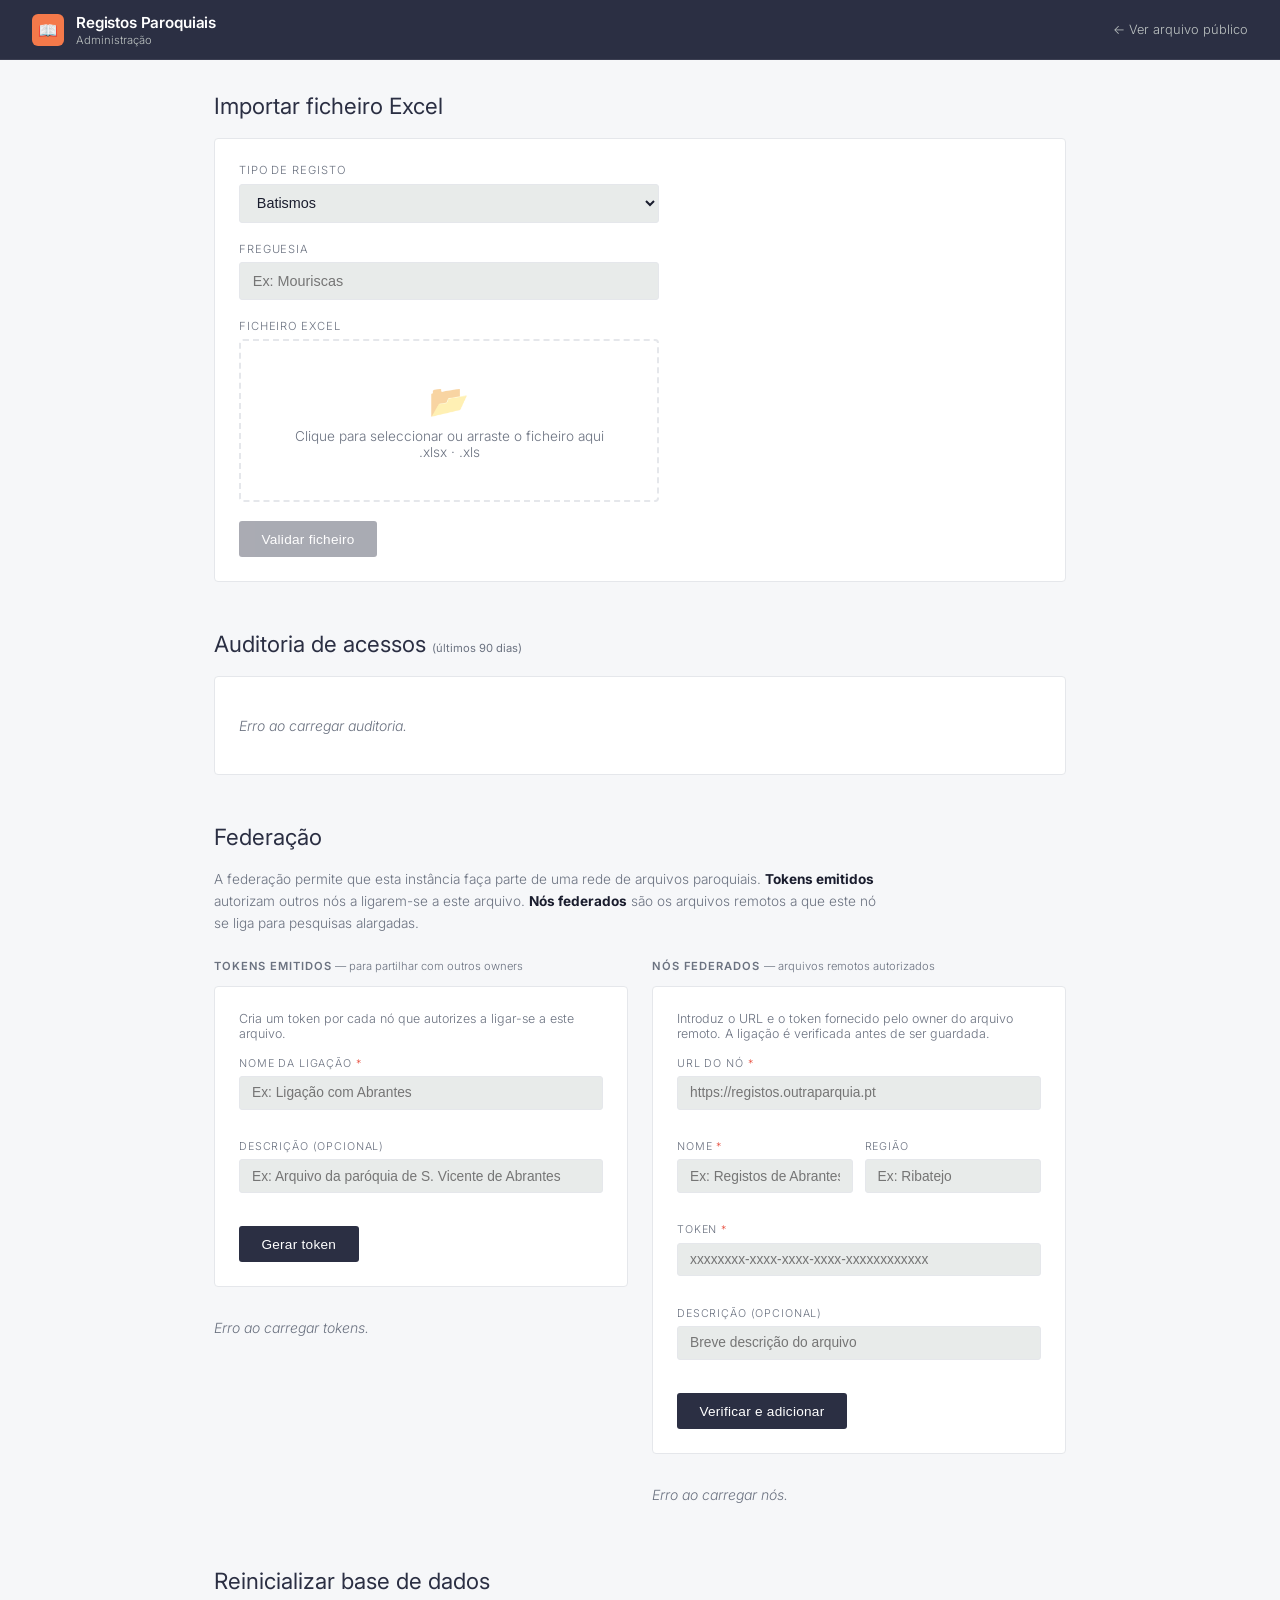
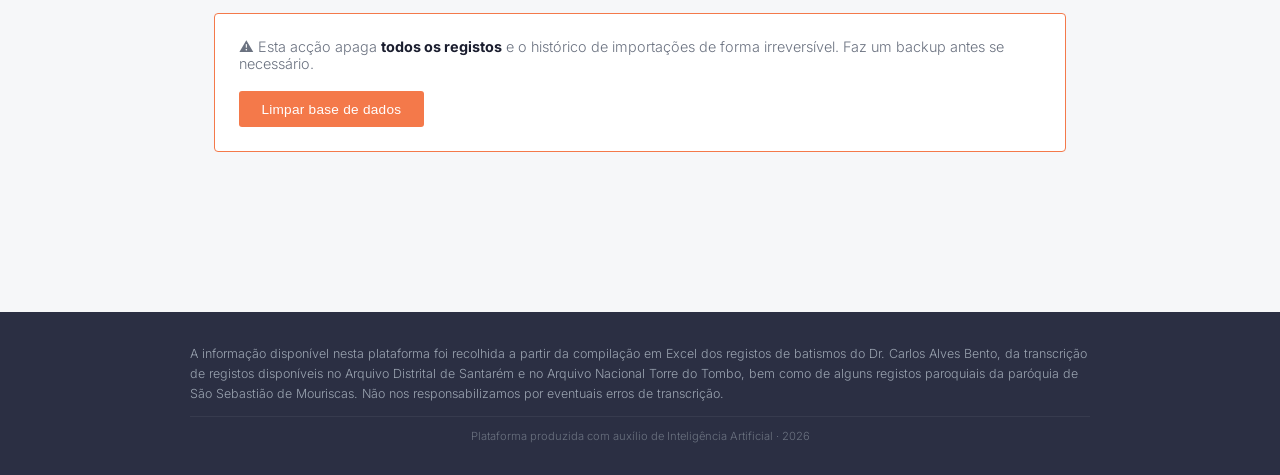
==== commit b2056895: "Merge pull request #1 from Qui3t0wL/federacao_token Federação de instâncias" ====
--- a/frontend/admin/index.html
+++ b/frontend/admin/index.html
@@ -306,6 +306,7 @@
 	  color: #6b7280;
 	  border-top: 1px solid rgba(255,255,255,0.06);
 	  padding-top: 0.75rem;
+		text-align: center;
 	}
 
 	/* ── Mobile (≤ 640px) ── */
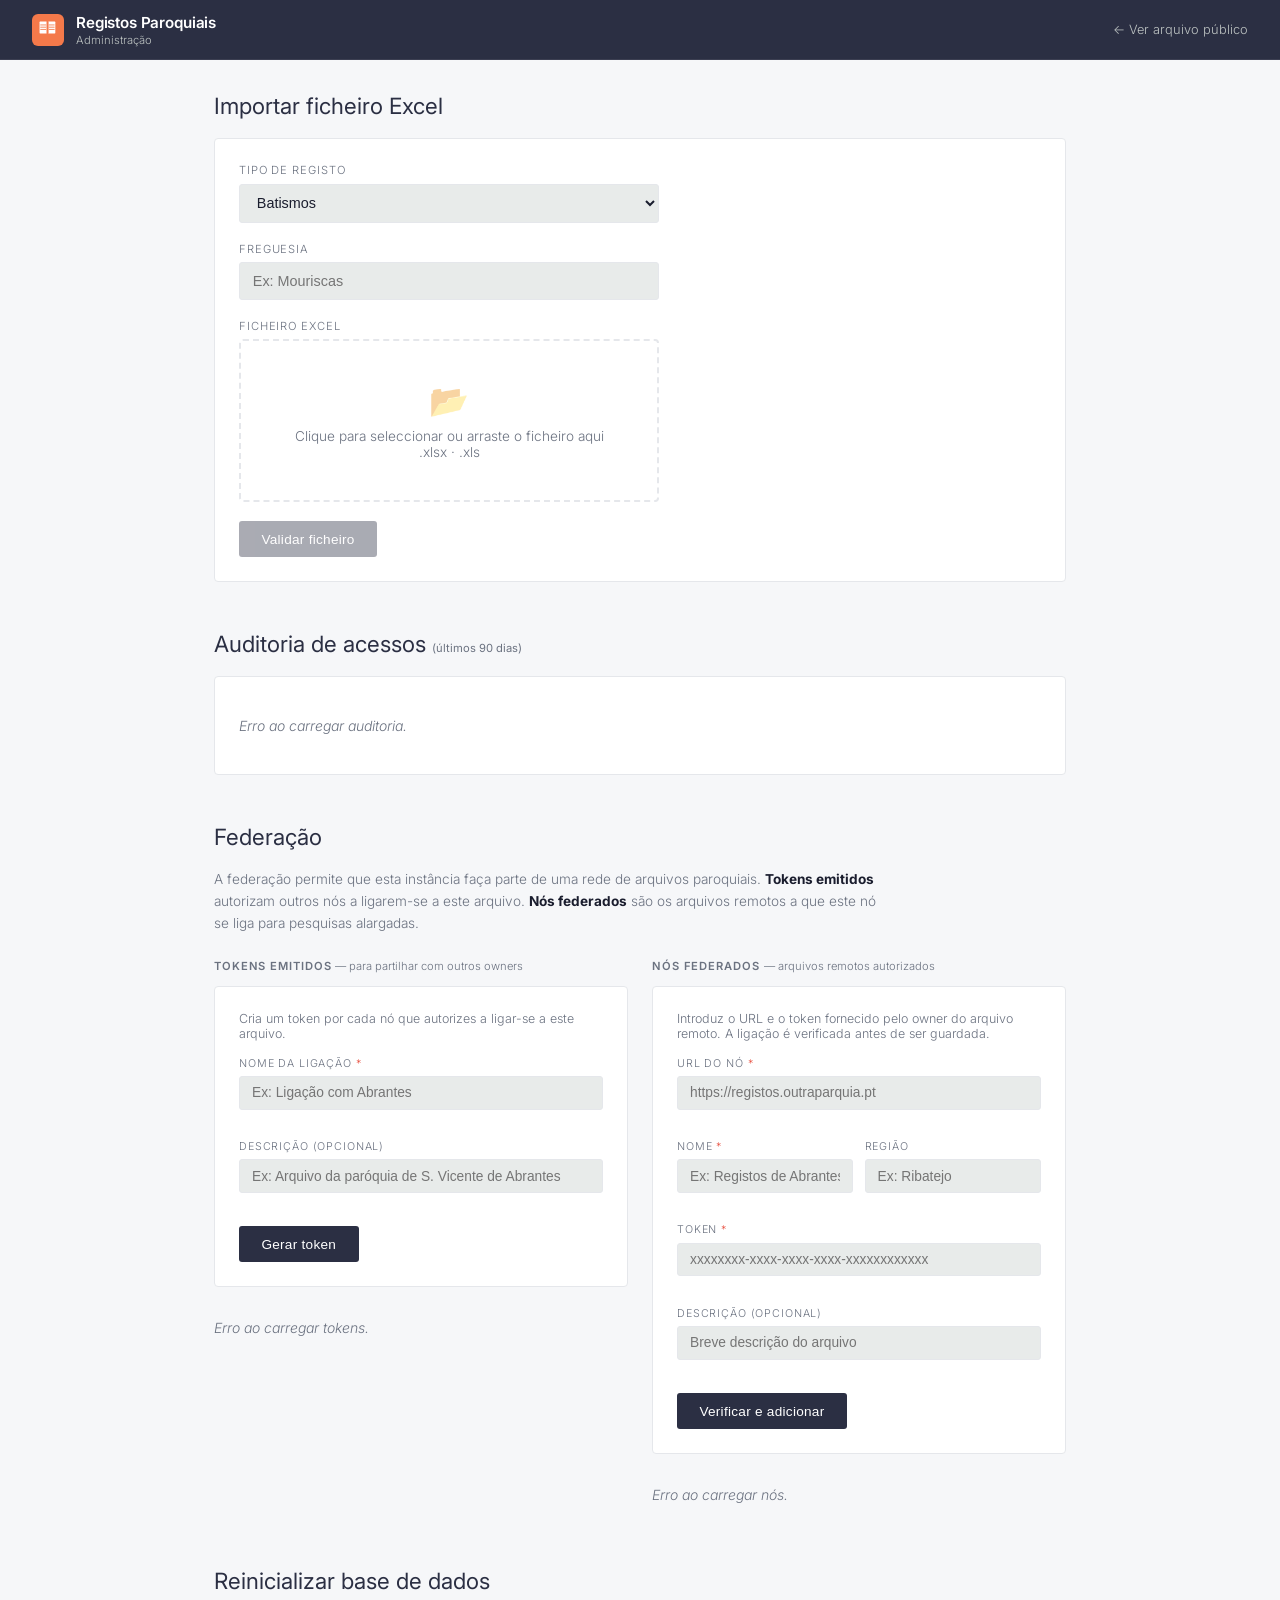
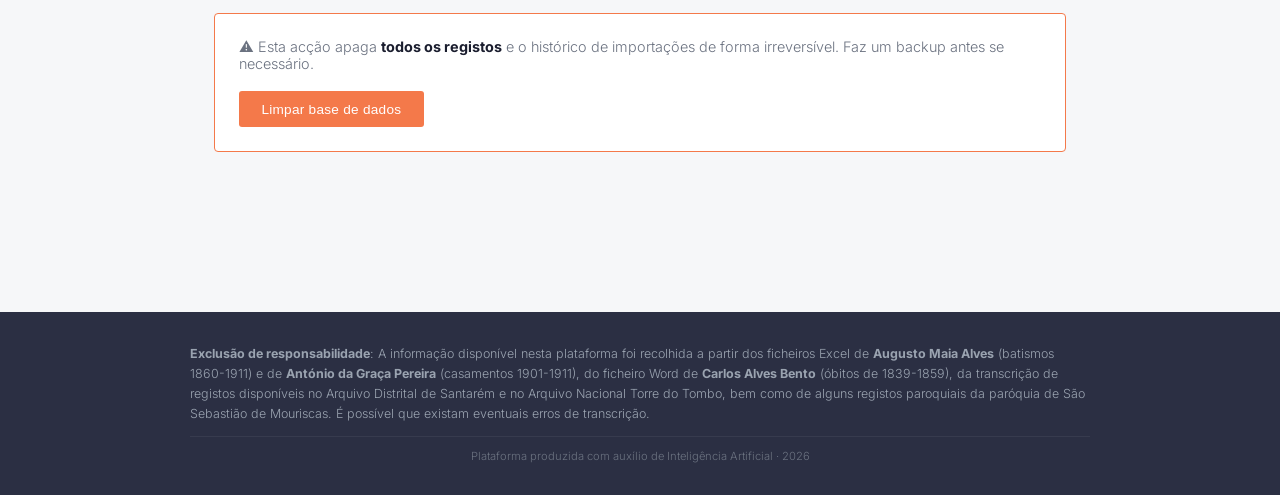
==== commit f6f01d3a: "Update footer disclaimer with new information sources" ====
--- a/frontend/admin/index.html
+++ b/frontend/admin/index.html
@@ -520,7 +520,19 @@
 
 <header>
   <div class="logo">
-    <div class="logo-icon">📖</div>
+    <div class="logo-icon">
+	  <svg xmlns="http://www.w3.org/2000/svg" viewBox="0 0 32 32" width="18" height="18">
+	    <rect x="1" y="1" width="13" height="21" rx="1" fill="#ffffff"/>
+	    <rect x="16" y="1" width="13" height="21" rx="1" fill="#ffffff"/>
+	    <rect x="13.5" y="1" width="3.5" height="21" fill="#F4794A"/>
+	    <line x1="3" y1="7"  x2="12" y2="7"  stroke="#F4794A" stroke-width="1.5" stroke-linecap="round"/>
+	    <line x1="3" y1="11" x2="12" y2="11" stroke="#F4794A" stroke-width="1.5" stroke-linecap="round"/>
+	    <line x1="3" y1="15" x2="12" y2="15" stroke="#F4794A" stroke-width="1.5" stroke-linecap="round"/>
+	    <line x1="18" y1="7"  x2="27" y2="7"  stroke="#F4794A" stroke-width="1.5" stroke-linecap="round"/>
+	    <line x1="18" y1="11" x2="27" y2="11" stroke="#F4794A" stroke-width="1.5" stroke-linecap="round"/>
+	    <line x1="18" y1="15" x2="27" y2="15" stroke="#F4794A" stroke-width="1.5" stroke-linecap="round"/>
+	  </svg>
+	</div>
     <div>
       <div class="logo-texto">Registos Paroquiais</div>
       <div class="logo-sub">Administração</div>
@@ -1425,7 +1437,7 @@
 <footer>
   <div class="footer-inner">
     <p class="footer-principal">
-      A informação disponível nesta plataforma foi recolhida a partir da compilação em Excel dos registos de batismos do Dr. Carlos Alves Bento, da transcrição de registos disponíveis no Arquivo Distrital de Santarém e no Arquivo Nacional Torre do Tombo, bem como de alguns registos paroquiais da paróquia de São Sebastião de Mouriscas. Não nos responsabilizamos por eventuais erros de transcrição.
+      <strong>Exclusão de responsabilidade</strong>: A informação disponível nesta plataforma foi recolhida a partir dos ficheiros Excel de <strong>Augusto Maia Alves</strong> (batismos 1860-1911) e de <strong>António da Graça Pereira</strong> (casamentos 1901-1911), do ficheiro Word de <strong>Carlos Alves Bento</strong> (óbitos de 1839-1859), da transcrição de registos disponíveis no Arquivo Distrital de Santarém e no Arquivo Nacional Torre do Tombo, bem como de alguns registos paroquiais da paróquia de São Sebastião de Mouriscas. É possível que existam eventuais erros de transcrição.
     </p>
     <p class="footer-rodape">Plataforma produzida com auxílio de Inteligência Artificial · 2026</p>
   </div>
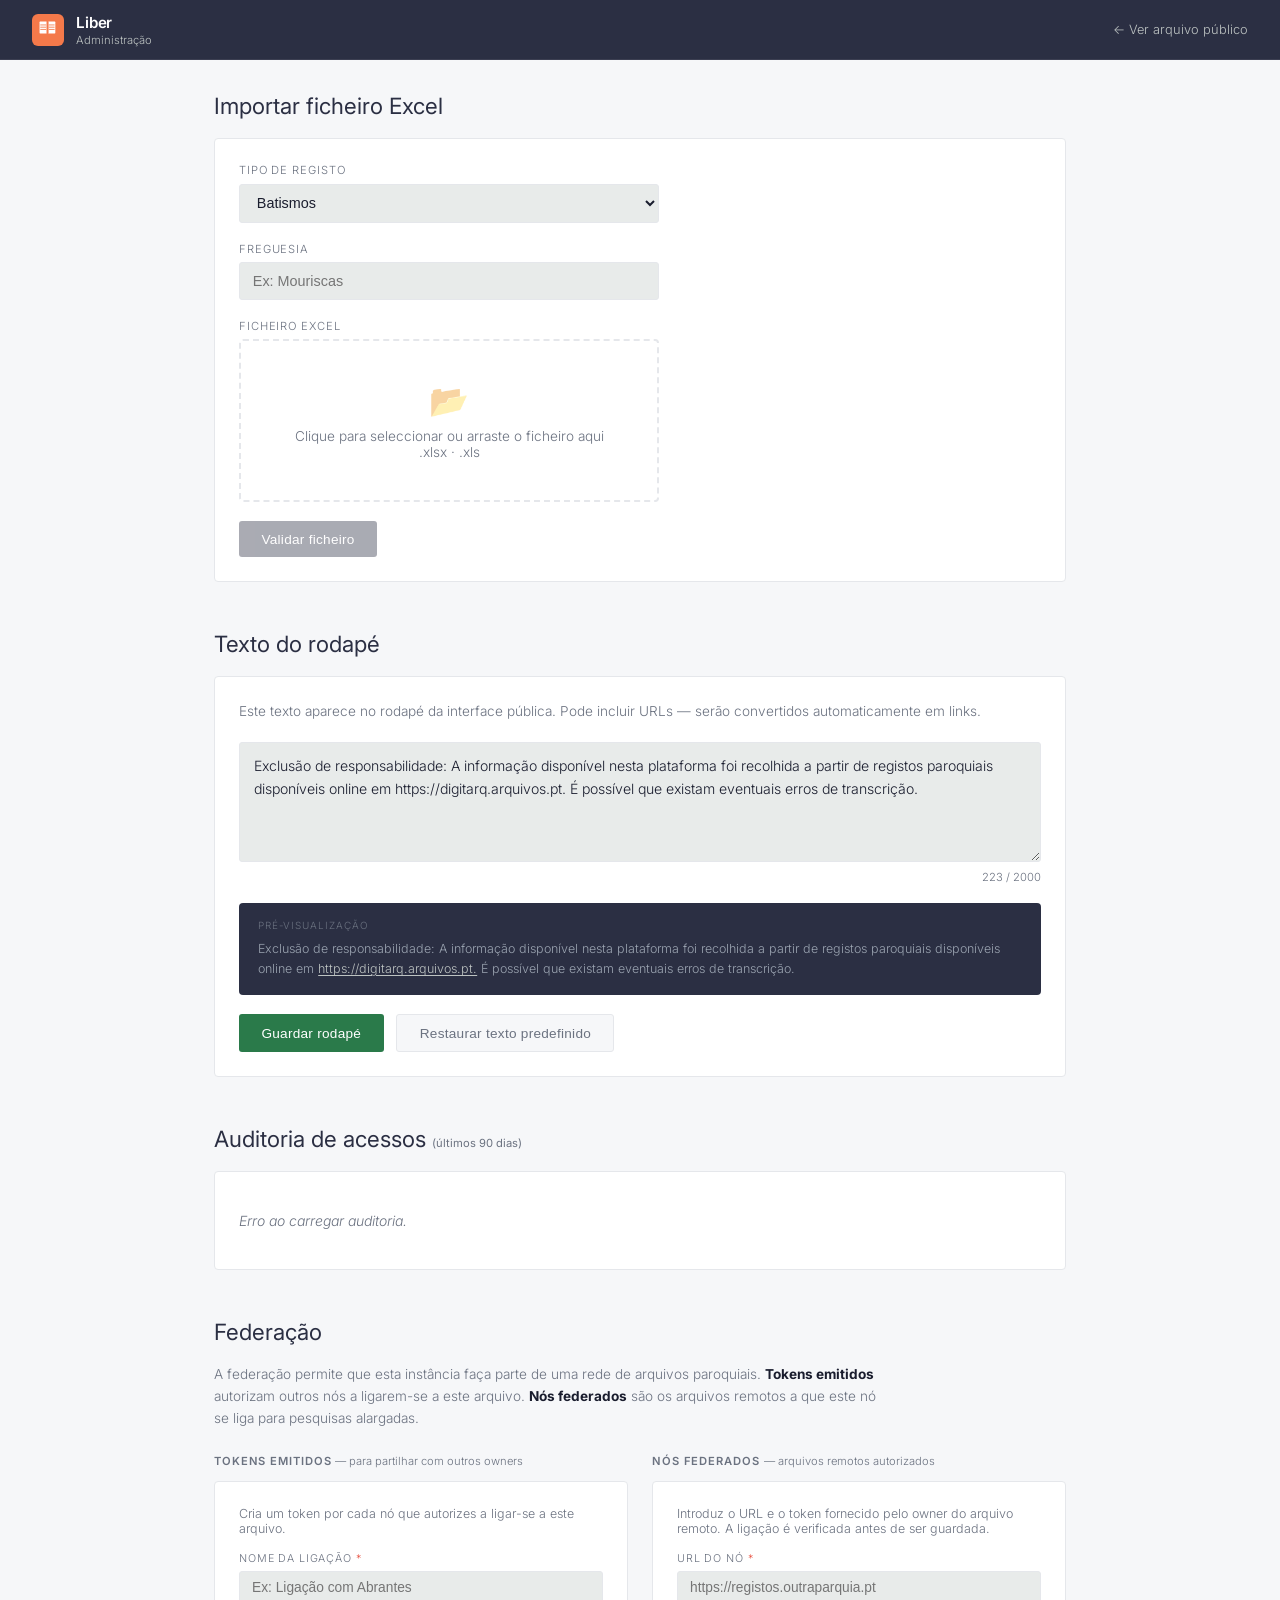
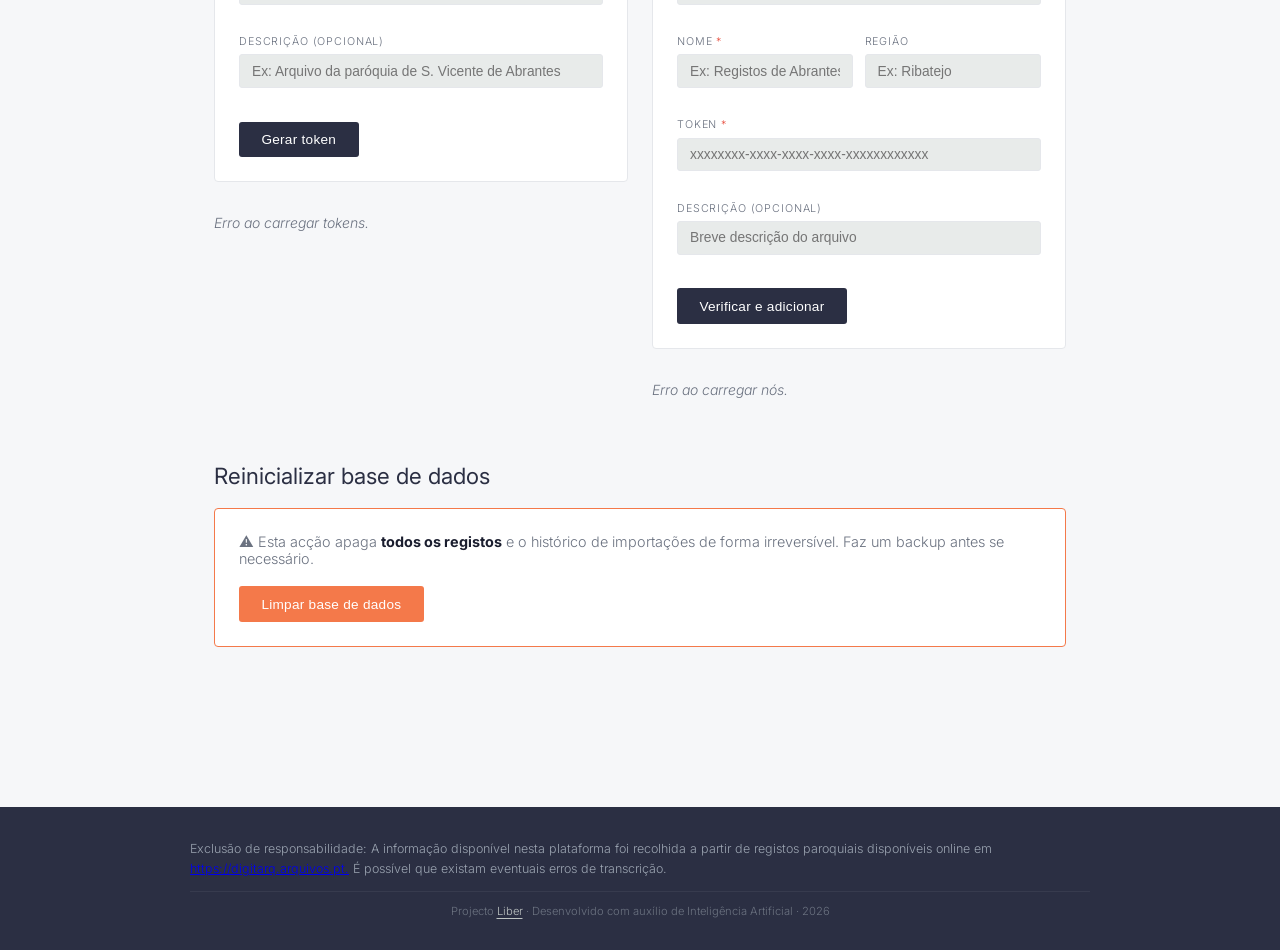
==== commit 17901ba0: "Change title to 'Liber' and update footer Updated the title and footer text to reflect new branding." ====
--- a/frontend/admin/index.html
+++ b/frontend/admin/index.html
@@ -3,7 +3,7 @@
 <head>
 <meta charset="UTF-8">
 <meta name="viewport" content="width=device-width, initial-scale=1.0">
-<title>Administração · Registos Paroquiais</title>
+<title>Liber · Registos Paroquiais</title>
 <link rel="preconnect" href="https://fonts.googleapis.com">
 <link href="https://fonts.googleapis.com/css2?family=Inter:wght@300;400;500;600;700&display=swap" rel="stylesheet">
 <link rel="icon" type="image/svg+xml" href="/static/favicon.svg">
@@ -54,10 +54,10 @@
 	}
 	.logo-icon {
 	  width: 32px; height: 32px;
+		min-width: 32px;
 	  background: #F4794A;
 	  border-radius: 6px;
 	  display: flex; align-items: center; justify-content: center;
-	  font-size: 16px;
 	  flex-shrink: 0;
 	}
 	.logo-texto {
@@ -283,6 +283,60 @@
   ::-webkit-scrollbar-track { background: var(--bg2); }
   ::-webkit-scrollbar-thumb { background: var(--linha); border-radius: 3px; }
 
+	/* ── Textarea do footer ── */
+  .footer-textarea {
+    width: 100%;
+    min-height: 120px;
+    padding: 0.75rem 0.9rem;
+    font-family: 'Inter', sans-serif;
+    font-size: 0.88rem;
+    font-weight: 300;
+    line-height: 1.6;
+    color: var(--texto);
+    background: var(--bg3);
+    border: 1px solid var(--linha);
+    border-radius: 3px;
+    resize: vertical;
+    outline: none;
+    transition: border-color 0.15s;
+  }
+  .footer-textarea:focus { border-color: var(--ouro); background: var(--bg2); }
+
+  .footer-contador {
+    font-size: 0.7rem;
+    color: var(--texto-sub);
+    text-align: right;
+    margin-top: 0.3rem;
+  }
+  .footer-contador.perto { color: var(--amarelo-cl); }
+  .footer-contador.excedido { color: var(--vermelho-cl); }
+
+  .footer-preview {
+    margin-top: 1.2rem;
+    padding: 1rem 1.2rem;
+    background: #2B2F43;
+    border-radius: 4px;
+  }
+  .footer-preview-label {
+    font-size: 0.62rem;
+    letter-spacing: 0.1em;
+    text-transform: uppercase;
+    color: #6b7280;
+    margin-bottom: 0.5rem;
+  }
+  .footer-preview-texto {
+    font-size: 0.78rem;
+    line-height: 1.6;
+    color: #9aa3b0;
+    word-break: break-word;
+  }
+  .footer-preview-texto a {
+    color: #BDC3C2;
+    text-decoration: underline;
+    text-underline-offset: 2px;
+  }
+
+	/* Real footer*/
 	footer {
 	  background: #2B2F43;
 	  color: #9aa3b0;
@@ -511,7 +565,7 @@
 	
 	/* ── Mobile pequeno (≤ 375px) ── */
 	@media (max-width: 375px) {
-	  .logo-icon { width: 26px; height: 26px; font-size: 13px; }
+	  .logo-icon { width: 26px; height: 26px; min-width: 26px; }
 	  h2 { font-size: 1rem; }
 	}
 </style>
@@ -534,7 +588,7 @@
 	  </svg>
 	</div>
     <div>
-      <div class="logo-texto">Registos Paroquiais</div>
+      <div class="logo-texto">Liber</div>
       <div class="logo-sub">Administração</div>
     </div>
   </div>
@@ -626,6 +680,34 @@
     </div>
   </div>
 
+	<!-- ── Secção do Footer ── -->
+  <div class="secao">
+    <h2>Texto do rodapé</h2>
+    <div class="painel">
+      <p style="font-size:0.85rem;color:var(--texto-sub);margin-bottom:1.2rem;line-height:1.6">
+        Este texto aparece no rodapé da interface pública. Pode incluir URLs — serão convertidos automaticamente em links.
+      </p>
+      <textarea
+        class="footer-textarea"
+        id="footerTextarea"
+        maxlength="2000"
+        placeholder="Escreve aqui o texto de exclusão de responsabilidade…"
+        oninput="actualizarPreviewFooter()"
+      ></textarea>
+      <div class="footer-contador" id="footerContador">0 / 2000</div>
+
+      <div class="footer-preview">
+        <div class="footer-preview-label">Pré-visualização</div>
+        <div class="footer-preview-texto" id="footerPreview"></div>
+      </div>
+
+      <div style="margin-top:1.2rem;display:flex;gap:0.8rem;flex-wrap:wrap">
+        <button class="btn btn-confirmar" onclick="guardarFooter()">Guardar rodapé</button>
+        <button class="btn btn-cancelar"  onclick="restaurarFooterDefault()">Restaurar texto predefinido</button>
+      </div>
+    </div>
+  </div>
+	
 	<!-- Auditoria -->
 	<div class="secao">
 	  <h2>Auditoria de acessos <span style="font-size:0.7rem;font-weight:400;color:var(--texto-sub)">(últimos 90 dias)</span></h2>
@@ -769,6 +851,9 @@
 let dadosValidacao = null;
 let todasFreguesias = [];
 
+const FOOTER_DEFAULT = 'Exclusão de responsabilidade: A informação disponível nesta plataforma foi recolhida a partir de registos paroquiais disponíveis online em https://digitarq.arquivos.pt. É possível que existam eventuais erros de transcrição.';
+const FOOTER_MAX     = 2000;
+
 async function carregarFreguesias() {
   try {
     const r = await fetch('/admin/api/freguesias');
@@ -1046,6 +1131,79 @@
   document.getElementById('alerta').style.display = 'none';
 }
 
+// ── Footer editável ───────────────────────────────────────────────────────────
+
+function textoParaHtml(texto) {
+  if (!texto) return '';
+  // Escapa HTML e converte URLs em links
+  const escapado = texto
+    .replace(/&/g, '&amp;')
+    .replace(/</g, '&lt;')
+    .replace(/>/g, '&gt;');
+  return escapado.replace(
+    /(https?:\/\/[^\s]+)/g,
+    '<a href="$1" target="_blank" rel="noopener">$1</a>'
+  );
+}
+
+function actualizarPreviewFooter() {
+  const val = document.getElementById('footerTextarea').value;
+  const n   = val.length;
+
+  // Contador
+  const cont = document.getElementById('footerContador');
+  cont.textContent = `${n} / ${FOOTER_MAX}`;
+  cont.className   = 'footer-contador' + (n > FOOTER_MAX * 0.9 ? (n >= FOOTER_MAX ? ' excedido' : ' perto') : '');
+
+  // Preview
+  document.getElementById('footerPreview').innerHTML = textoParaHtml(val);
+
+  // Footer desta página
+  const adminFooter = document.getElementById('footerAdminTexto');
+  if (adminFooter) adminFooter.innerHTML = textoParaHtml(val);
+}
+
+async function carregarFooter() {
+  try {
+    const r = await fetch('/admin/api/configuracao/footer');
+    const d = await r.json();
+    const texto = d.footer_texto || FOOTER_DEFAULT;
+    document.getElementById('footerTextarea').value = texto;
+    actualizarPreviewFooter();
+  } catch(e) {
+    document.getElementById('footerTextarea').value = FOOTER_DEFAULT;
+    actualizarPreviewFooter();
+  }
+}
+
+async function guardarFooter() {
+  const texto = document.getElementById('footerTextarea').value.trim();
+  if (!texto) { mostrarAlerta('erro', 'O texto do rodapé não pode estar vazio.'); return; }
+  if (texto.length > FOOTER_MAX) { mostrarAlerta('erro', `Texto demasiado longo (máx. ${FOOTER_MAX} caracteres).`); return; }
+  try {
+    const r = await fetch('/admin/api/configuracao/footer', {
+      method: 'POST',
+      headers: { 'Content-Type': 'application/json' },
+      body: JSON.stringify({ valor: texto }),
+    });
+    const d = await r.json();
+    if (d.sucesso) {
+      mostrarAlerta('sucesso', '✓ Rodapé guardado com sucesso.');
+    } else {
+      mostrarAlerta('erro', d.detail || 'Erro ao guardar.');
+    }
+  } catch(e) {
+    mostrarAlerta('erro', 'Erro ao comunicar com o servidor.');
+  }
+}
+
+function restaurarFooterDefault() {
+  if (!confirm('Restaurar o texto predefinido? O texto actual será substituído.')) return;
+  document.getElementById('footerTextarea').value = FOOTER_DEFAULT;
+  actualizarPreviewFooter();
+}
+
+// Auditoria
 async function carregarAuditoria() {
   try {
     const r = await fetch('/admin/api/auditoria');
@@ -1430,16 +1588,19 @@
 
 carregarFreguesias();
 carregarAuditoria();
+carregarFooter();
 carregarTokens();
 carregarNos();
 </script>
 
 <footer>
   <div class="footer-inner">
-    <p class="footer-principal">
-      <strong>Exclusão de responsabilidade</strong>: A informação disponível nesta plataforma foi recolhida a partir dos ficheiros Excel de <strong>Augusto Maia Alves</strong> (batismos 1860-1911) e de <strong>António da Graça Pereira</strong> (casamentos 1901-1911), do ficheiro Word de <strong>Carlos Alves Bento</strong> (óbitos de 1839-1859), da transcrição de registos disponíveis no Arquivo Distrital de Santarém e no Arquivo Nacional Torre do Tombo, bem como de alguns registos paroquiais da paróquia de São Sebastião de Mouriscas. É possível que existam eventuais erros de transcrição.
-    </p>
-    <p class="footer-rodape">Plataforma produzida com auxílio de Inteligência Artificial · 2026</p>
+    <p class="footer-principal" id="footerAdminTexto"></p>
+    <p class="footer-rodape" style="text-align:center">
+	  Projecto <a href="https://github.com/Qui3t0wL/Liber" target="_blank" rel="noopener"
+		style="color:#BDC3C2;text-decoration:underline;text-underline-offset:3px">Liber</a>
+	  · Desenvolvido com auxílio de Inteligência Artificial · 2026
+	</p>
   </div>
 </footer>
 </body>
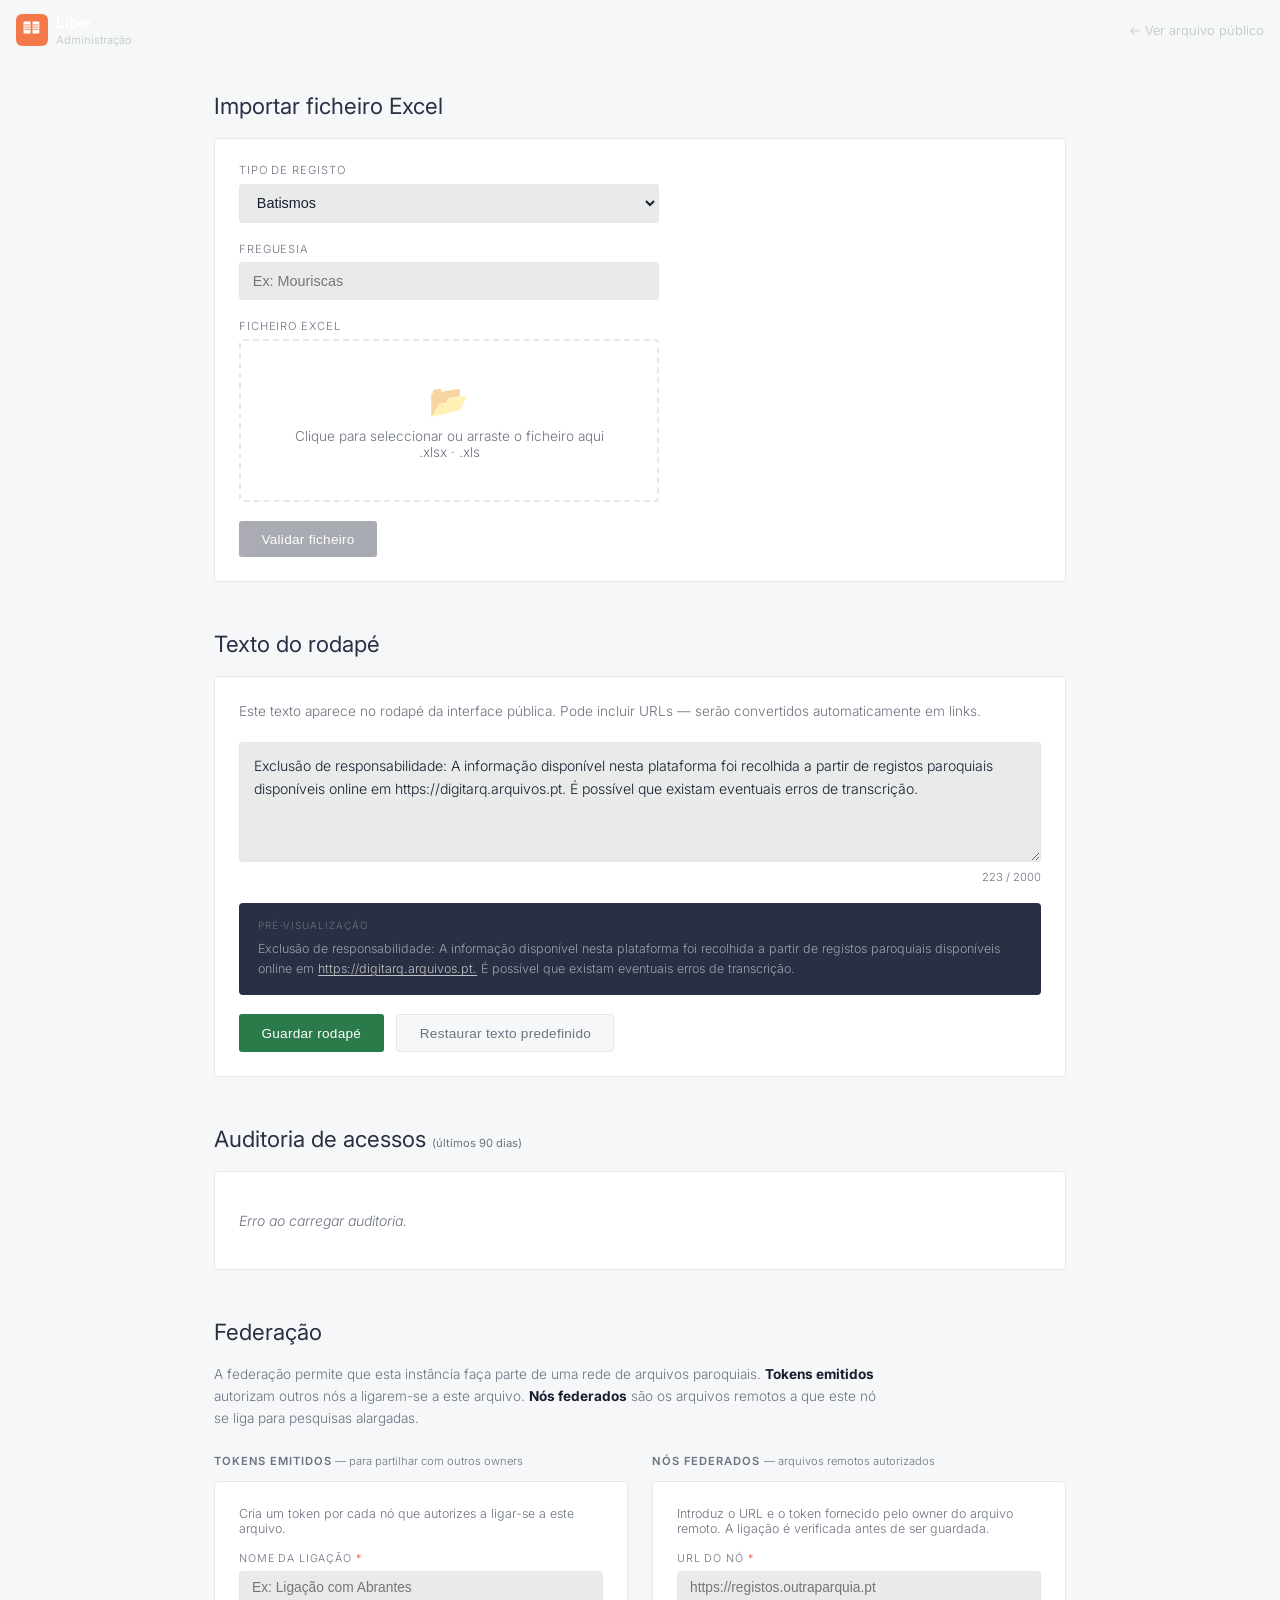
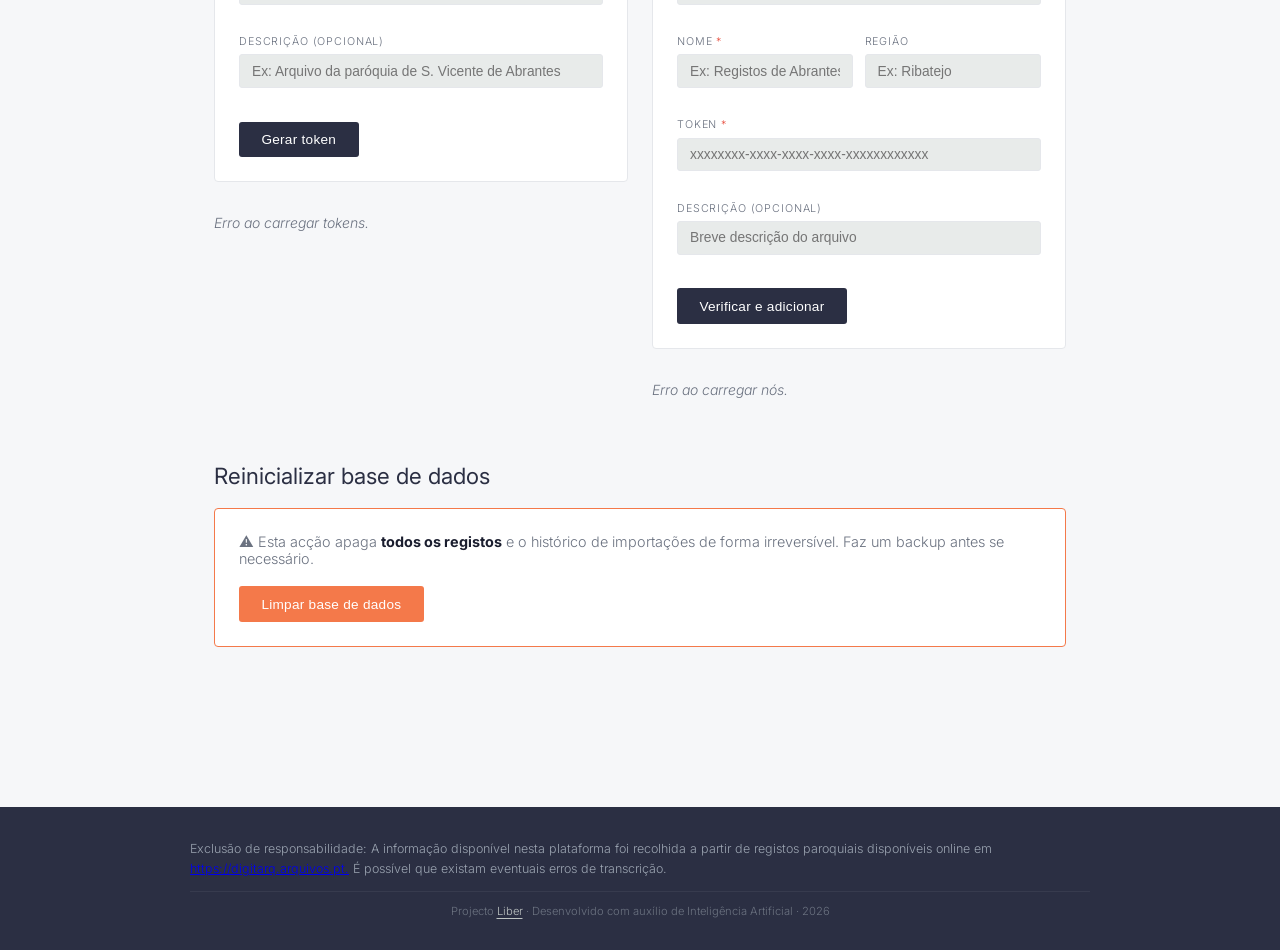
==== commit fdcb1a82: "Refactor header styles in index.html Updated header styles for improved layout and appearance." ====
--- a/frontend/admin/index.html
+++ b/frontend/admin/index.html
@@ -39,18 +39,24 @@
   }
 
   header {
-    background: var(--azul-escuro, #2B2F43);
-    border-bottom: 1px solid rgba(255,255,255,0.08);
-    padding: 0 2rem;
-    display: flex;
-    align-items: center;
-    gap: 1.5rem;
-    height: 60px;
-  }
+    background: var(--azul-escuro);
+	  color: var(--branco);
+	  padding: 0 1rem;
+	  display: flex;
+	  align-items: center;
+	  justify-content: space-between;
+	  height: 60px;
+	  position: sticky;
+	  top: 0;
+	  z-index: 50;
+	  box-shadow: 0 1px 0 rgba(255,255,255,0.06);
+	  gap: 0.5rem;
+	}
   .logo {
 	  display: flex;
 	  align-items: center;
-	  gap: 0.75rem;
+	  gap: 0.5rem;
+	  flex-shrink: 0;
 	}
 	.logo-icon {
 	  width: 32px; height: 32px;
@@ -575,7 +581,7 @@
 <header>
   <div class="logo">
     <div class="logo-icon">
-	  <svg xmlns="http://www.w3.org/2000/svg" viewBox="0 0 32 32" width="18" height="18">
+	  <svg xmlns="http://www.w3.org/2000/svg" viewBox="0 0 32 32" width="18" height="18" style="display:block;flex-shrink:0">
 	    <rect x="1" y="1" width="13" height="21" rx="1" fill="#ffffff"/>
 	    <rect x="16" y="1" width="13" height="21" rx="1" fill="#ffffff"/>
 	    <rect x="13.5" y="1" width="3.5" height="21" fill="#F4794A"/>
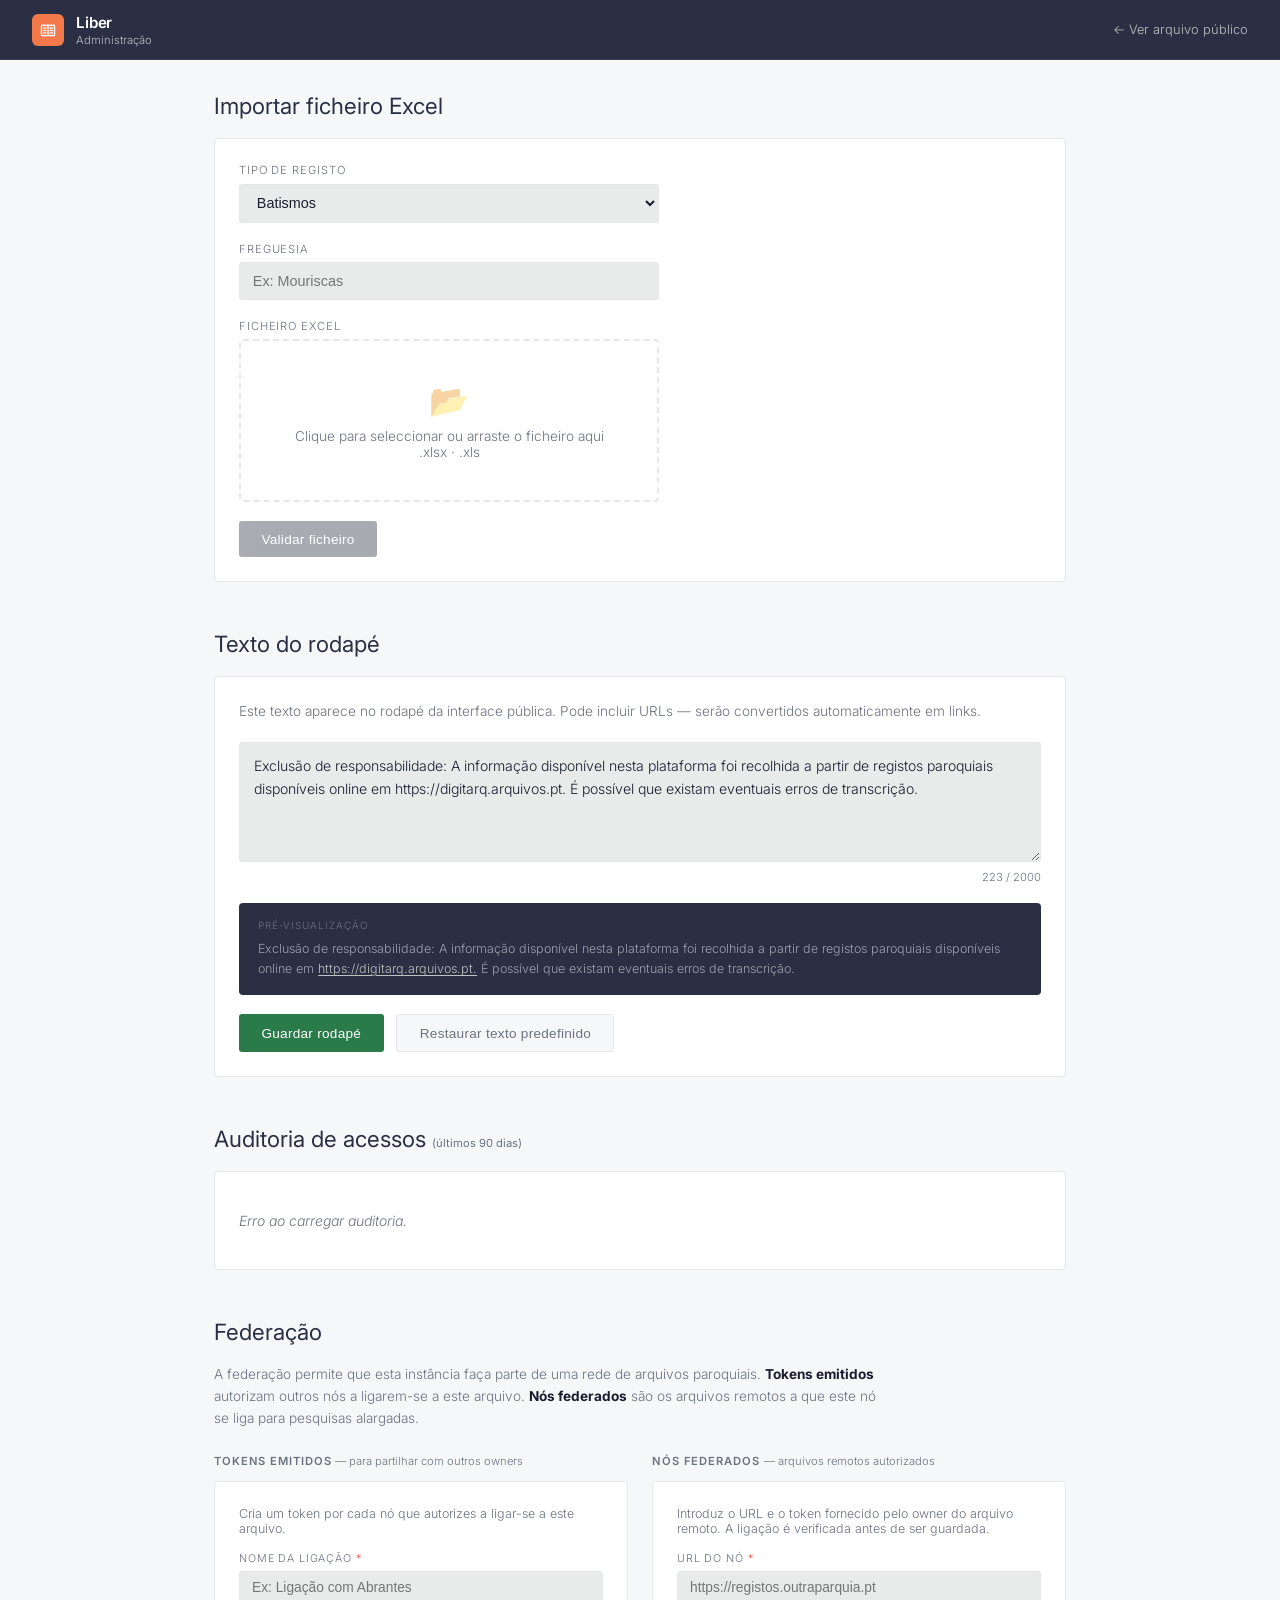
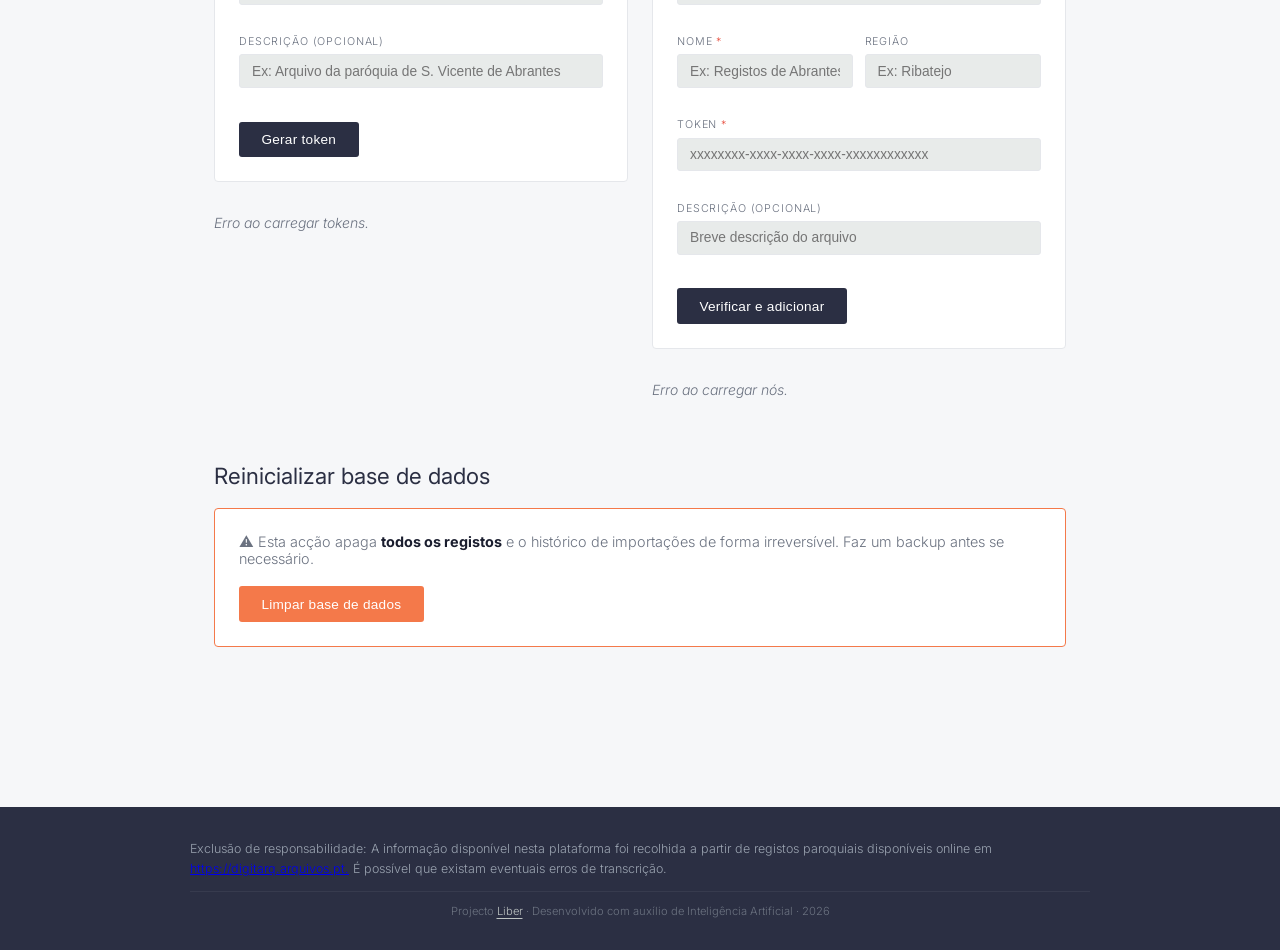
==== commit 7aa624fc: "Add Material Symbols font to admin index.html" ====
--- a/frontend/admin/index.html
+++ b/frontend/admin/index.html
@@ -6,6 +6,7 @@
 <title>Liber · Registos Paroquiais</title>
 <link rel="preconnect" href="https://fonts.googleapis.com">
 <link href="https://fonts.googleapis.com/css2?family=Inter:wght@300;400;500;600;700&display=swap" rel="stylesheet">
+<link href="https://fonts.googleapis.com/css2?family=Material+Symbols+Outlined" rel="stylesheet">
 <link rel="icon" type="image/svg+xml" href="/static/favicon.svg">
 <style>
   :root {
@@ -39,25 +40,19 @@
   }
 
   header {
-    background: var(--azul-escuro);
-	  color: var(--branco);
-	  padding: 0 1rem;
-	  display: flex;
-	  align-items: center;
-	  justify-content: space-between;
-	  height: 60px;
-	  position: sticky;
-	  top: 0;
-	  z-index: 50;
-	  box-shadow: 0 1px 0 rgba(255,255,255,0.06);
-	  gap: 0.5rem;
-	}
+		background: var(--azul-escuro, #2B2F43);
+    border-bottom: 1px solid rgba(255,255,255,0.08);
+    padding: 0 2rem;
+    display: flex;
+    align-items: center;
+    gap: 1.5rem;
+    height: 60px;
+  }
   .logo {
-	  display: flex;
-	  align-items: center;
-	  gap: 0.5rem;
-	  flex-shrink: 0;
-	}
+		display: flex;
+		align-items: center;
+		gap: 0.75rem;
+  }
 	.logo-icon {
 	  width: 32px; height: 32px;
 		min-width: 32px;
@@ -581,17 +576,7 @@
 <header>
   <div class="logo">
     <div class="logo-icon">
-	  <svg xmlns="http://www.w3.org/2000/svg" viewBox="0 0 32 32" width="18" height="18" style="display:block;flex-shrink:0">
-	    <rect x="1" y="1" width="13" height="21" rx="1" fill="#ffffff"/>
-	    <rect x="16" y="1" width="13" height="21" rx="1" fill="#ffffff"/>
-	    <rect x="13.5" y="1" width="3.5" height="21" fill="#F4794A"/>
-	    <line x1="3" y1="7"  x2="12" y2="7"  stroke="#F4794A" stroke-width="1.5" stroke-linecap="round"/>
-	    <line x1="3" y1="11" x2="12" y2="11" stroke="#F4794A" stroke-width="1.5" stroke-linecap="round"/>
-	    <line x1="3" y1="15" x2="12" y2="15" stroke="#F4794A" stroke-width="1.5" stroke-linecap="round"/>
-	    <line x1="18" y1="7"  x2="27" y2="7"  stroke="#F4794A" stroke-width="1.5" stroke-linecap="round"/>
-	    <line x1="18" y1="11" x2="27" y2="11" stroke="#F4794A" stroke-width="1.5" stroke-linecap="round"/>
-	    <line x1="18" y1="15" x2="27" y2="15" stroke="#F4794A" stroke-width="1.5" stroke-linecap="round"/>
-	  </svg>
+	  <span class="material-symbols-outlined" style="font-size:18px;color:#ffffff;line-height:1">two_pager</span>
 	</div>
     <div>
       <div class="logo-texto">Liber</div>
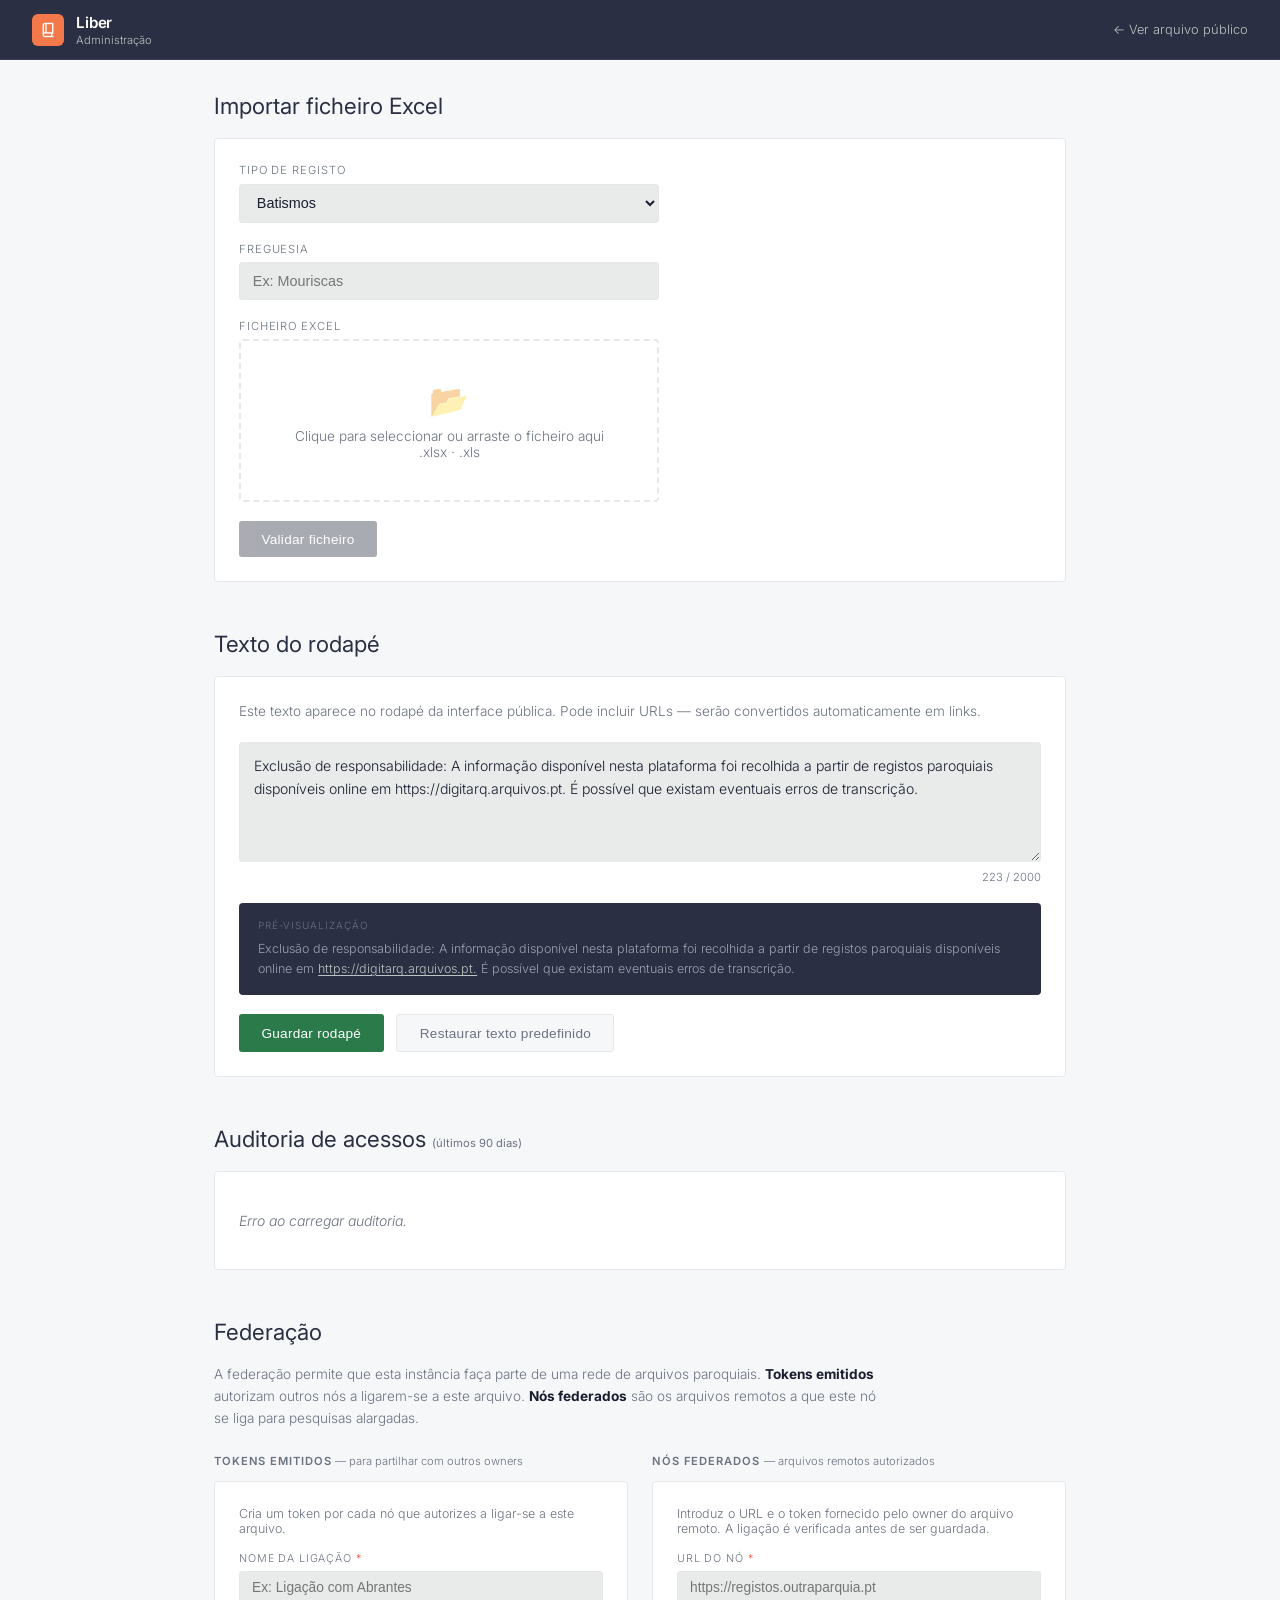
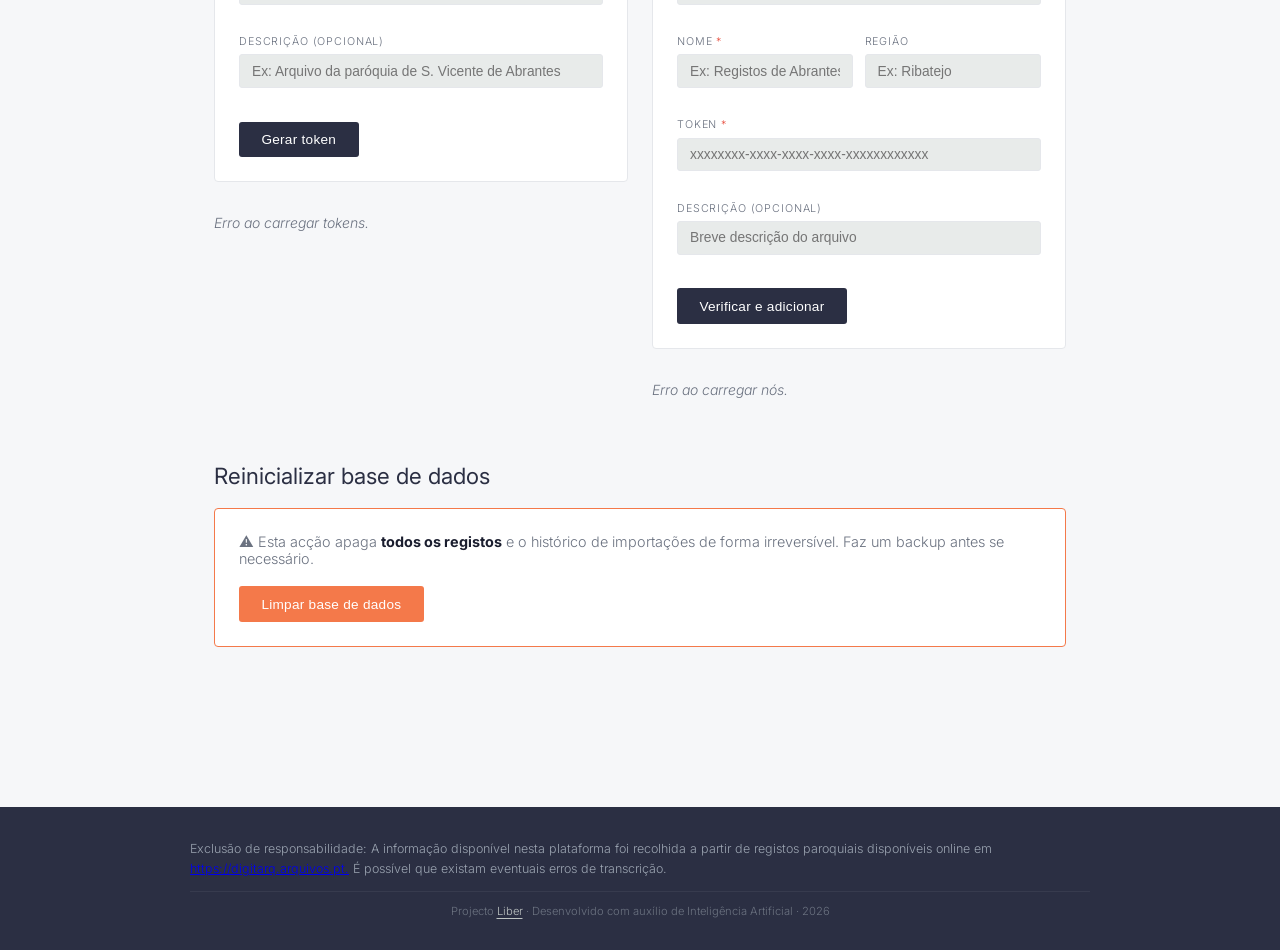
==== commit a6ad6f13: "Change logo icon from 'two_pager' to 'book_2'" ====
--- a/frontend/admin/index.html
+++ b/frontend/admin/index.html
@@ -576,7 +576,7 @@
 <header>
   <div class="logo">
     <div class="logo-icon">
-	  <span class="material-symbols-outlined" style="font-size:18px;color:#ffffff;line-height:1">two_pager</span>
+	  <span class="material-symbols-outlined" style="font-size:18px;color:#ffffff;line-height:1">book_2</span>
 	</div>
     <div>
       <div class="logo-texto">Liber</div>
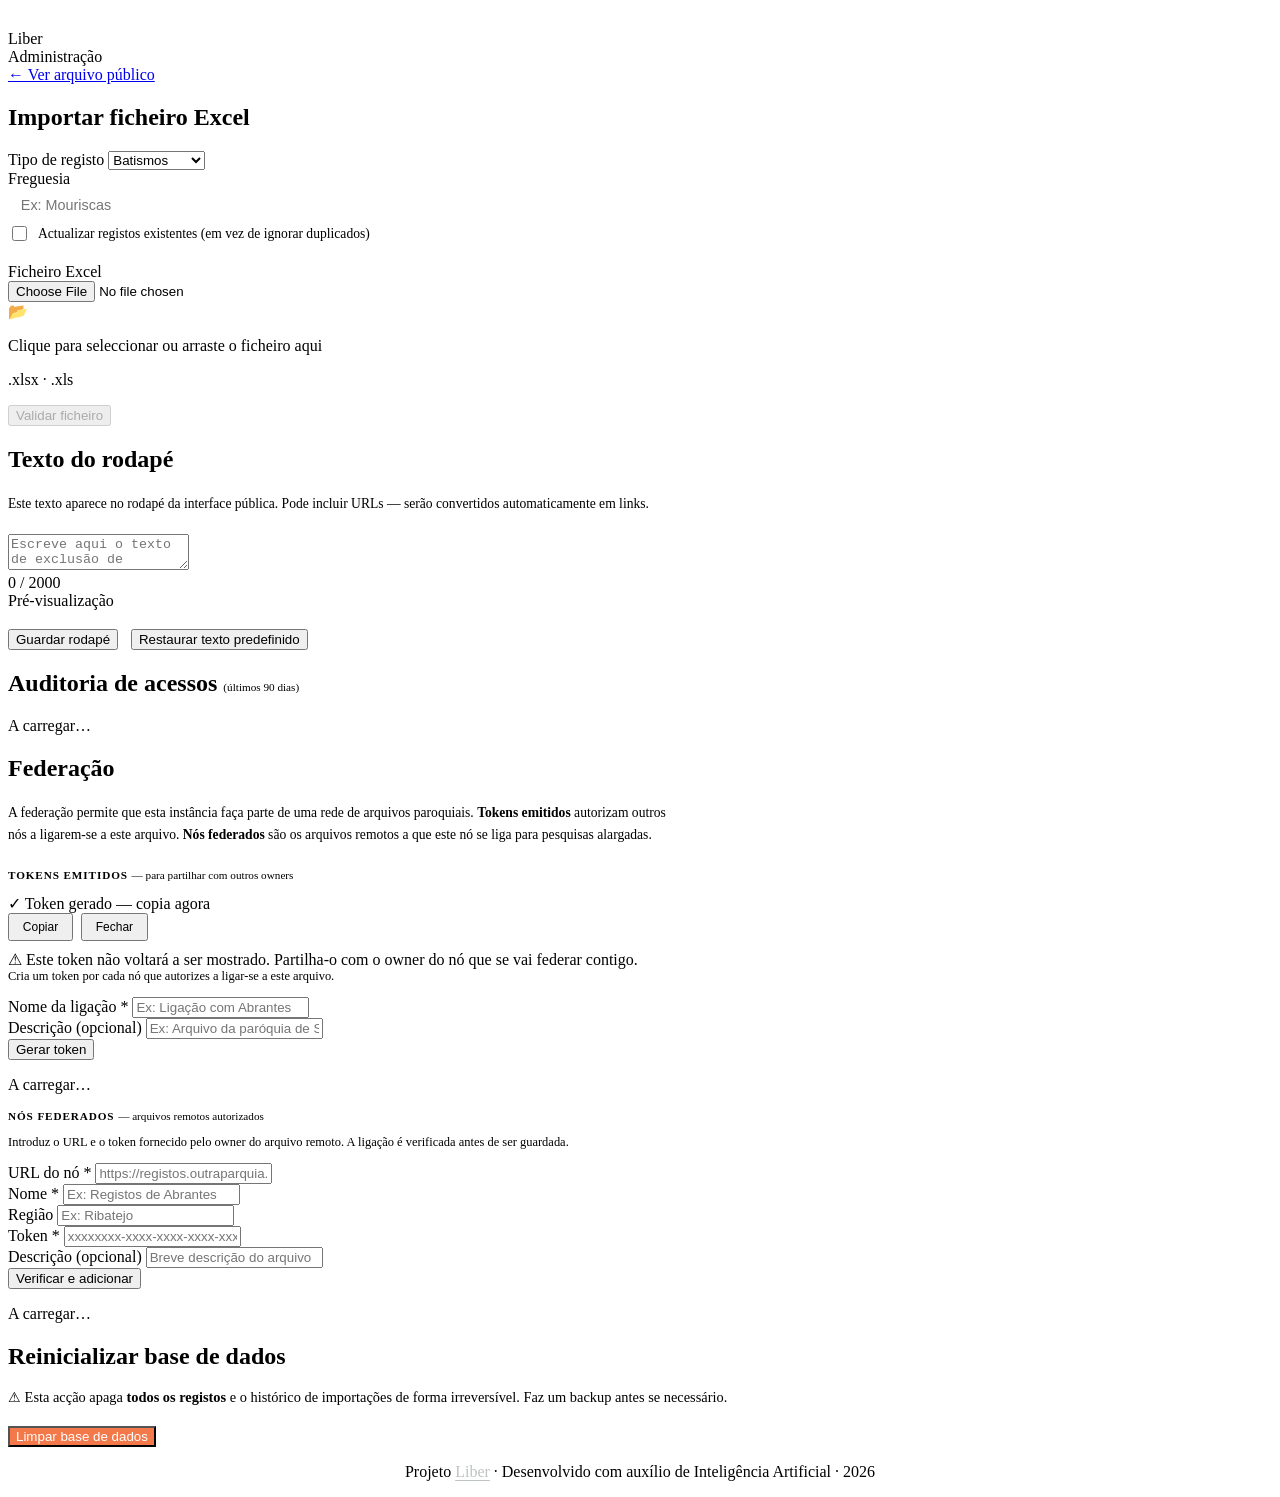
==== commit 24f6b956: "Update fmt.Println message from 'Hello' to 'Goodbye'" ====
--- a/frontend/admin/index.html
+++ b/frontend/admin/index.html
@@ -7,569 +7,8 @@
 <link rel="preconnect" href="https://fonts.googleapis.com">
 <link href="https://fonts.googleapis.com/css2?family=Inter:wght@300;400;500;600;700&display=swap" rel="stylesheet">
 <link href="https://fonts.googleapis.com/css2?family=Material+Symbols+Outlined" rel="stylesheet">
+<link rel="stylesheet" href="/admin/static/style.css">
 <link rel="icon" type="image/svg+xml" href="/static/favicon.svg">
-<style>
-  :root {
-    --bg:        #F6F7F9;
-    --bg2:       #FFFFFF;
-    --bg3:       #E8EBEA;
-    --linha:     #E5E7EB;
-    --texto:     #1A1D2E;
-    --texto-sub: #6B7280;
-    --verde:     #1a6b3a;
-    --verde-clr: #2a9a5a;
-    --amarelo:   #8a7010;
-    --amarelo-cl:#c49a20;
-    --vermelho:  #c0392b;
-    --vermelho-cl:#e74c3c;
-    --ouro:      #2B2F43;
-    --batismo:   #4A5E76;
-    --casamento: #2A7A6A;
-    --obito:     #7C5C8A;
-	}
-
-  *, *::before, *::after { box-sizing: border-box; margin: 0; padding: 0; }
-
-  body {
-    background: var(--bg);
-    color: var(--texto);
-    font-family: 'Inter', sans-serif;
-    font-size: 14px;
-    font-weight: 300;
-    min-height: 100vh;
-  }
-
-  header {
-		background: var(--azul-escuro, #2B2F43);
-    border-bottom: 1px solid rgba(255,255,255,0.08);
-    padding: 0 2rem;
-    display: flex;
-    align-items: center;
-    gap: 1.5rem;
-    height: 60px;
-  }
-  .logo {
-		display: flex;
-		align-items: center;
-		gap: 0.75rem;
-  }
-	.logo-icon {
-	  width: 32px; height: 32px;
-		min-width: 32px;
-	  background: #F4794A;
-	  border-radius: 6px;
-	  display: flex; align-items: center; justify-content: center;
-	  flex-shrink: 0;
-	}
-	.logo-texto {
-	  font-size: 0.95rem;
-	  font-weight: 600;
-	  color: #FFFFFF;
-	  letter-spacing: -0.01em;
-	}
-	.logo-sub {
-	  font-size: 0.7rem;
-	  font-weight: 300;
-	  color: #BDC3C2;
-	  margin-top: 1px;
-	}
-  .header-link {
-    margin-left: auto;
-    font-size: 0.8rem;
-    color: #BDC3C2;
-    text-decoration: none;
-  }
-  .header-link:hover { color: #FFFFFF; }
-
-  main { max-width: 900px; margin: 0 auto; padding: 2rem 1.5rem 4rem; }
-
-  h2 {
-    font-family: 'Inter', sans-serif;
-    font-size: 1.4rem;
-    font-weight: 400;
-    margin-bottom: 1.2rem;
-    color: var(--ouro);
-  }
-
-  /* ── Upload ── */
-  .secao { margin-bottom: 3rem; }
-
-  .painel {
-    background: var(--bg2);
-    border: 1px solid var(--linha);
-    border-radius: 4px;
-    padding: 1.5rem;
-  }
-
-  .grupo {
-    display: flex;
-    flex-direction: column;
-    gap: 0.4rem;
-    margin-bottom: 1.2rem;
-  }
-  .grupo label {
-    font-size: 0.7rem;
-    letter-spacing: 0.08em;
-    text-transform: uppercase;
-    color: var(--texto-sub);
-  }
-  .grupo select,
-  .grupo input[type="file"] {
-    background: var(--bg3);
-    border: 1px solid var(--linha);
-    color: var(--texto);
-    padding: 0.6rem 0.8rem;
-    border-radius: 3px;
-    font-size: 0.9rem;
-    outline: none;
-    cursor: pointer;
-    width: 100%;
-    max-width: 420px;
-  }
-  .grupo select:focus { border-color: var(--ouro); }
-
-  .zona-drop {
-    border: 2px dashed var(--linha);
-    border-radius: 4px;
-    padding: 2.5rem;
-    text-align: center;
-    cursor: pointer;
-    transition: all 0.2s;
-    max-width: 420px;
-  }
-  .zona-drop:hover, .zona-drop.dragover {
-    border-color: var(--ouro);
-    background: rgba(196,154,42,0.05);
-  }
-  .zona-drop input { display: none; }
-  .zona-drop-icon { font-size: 2rem; margin-bottom: 0.5rem; opacity: 0.5; }
-  .zona-drop p { color: var(--texto-sub); font-size: 0.85rem; }
-  .zona-drop .ficheiro-nome { color: var(--verde-clr); font-weight: 400; margin-top: 0.3rem; }
-
-  .btn {
-    padding: 0.65rem 1.4rem;
-    border: none;
-    border-radius: 3px;
-    font-size: 0.85rem;
-    font-weight: 400;
-    cursor: pointer;
-    transition: all 0.15s;
-    letter-spacing: 0.02em;
-  }
-  .btn:disabled { opacity: 0.4; cursor: default; }
-  .btn-primario { background: var(--azul-escuro, #2B2F43); color: #FFFFFF; }
-  .btn-primario:not(:disabled):hover { background: #4A5E76; }
-  .btn-confirmar { background: #2a7a4a; color: #FFFFFF; }
-  .btn-confirmar:not(:disabled):hover { background: #3daa6a; color: #FFFFFF; }
-  .btn-cancelar { background: #F6F7F9; color: #6B7280; border: 1px solid #E5E7EB; }
-  .btn-cancelar:hover { color: #1A1D2E; border-color: #BDC3C2; }
-
-  /* ── Relatório de validação ── */
-  .relatorio { margin-top: 1.5rem; }
-
-  .relatorio-cabecalho {
-    display: flex;
-    align-items: center;
-    gap: 1rem;
-    padding: 1rem 1.2rem;
-    background: var(--bg3);
-    border: 1px solid var(--linha);
-    border-radius: 4px 4px 0 0;
-    border-bottom: none;
-  }
-  .relatorio-titulo {
-    font-family: 'Inter', sans-serif;
-    font-size: 1.1rem;
-    flex: 1;
-  }
-  .pill {
-    font-size: 0.7rem;
-    padding: 0.2rem 0.6rem;
-    border-radius: 10px;
-    font-weight: 500;
-  }
-  .pill-verde { background: rgba(61,170,106,0.15); color: var(--verde-clr); }
-  .pill-amarelo { background: rgba(212,170,32,0.15); color: var(--amarelo-cl); }
-  .pill-vermelho { background: rgba(204,68,68,0.15); color: var(--vermelho-cl); }
-
-  .relatorio-corpo {
-    background: var(--bg2);
-    border: 1px solid var(--linha);
-    border-radius: 0 0 4px 4px;
-    padding: 1.2rem;
-  }
-
-  .estatistica-row {
-    display: flex;
-    gap: 2rem;
-    margin-bottom: 1.2rem;
-    flex-wrap: wrap;
-  }
-  .estat-item { text-align: center; }
-  .estat-num {
-    font-family: 'Inter', sans-serif;
-    font-size: 1.8rem;
-    line-height: 1;
-  }
-  .estat-num.verde { color: var(--verde-clr); }
-  .estat-num.amarelo { color: var(--amarelo-cl); }
-  .estat-num.vermelho { color: var(--vermelho-cl); }
-  .estat-label { font-size: 0.7rem; color: var(--texto-sub); text-transform: uppercase; letter-spacing: 0.06em; }
-
-  .lista-mensagens {
-    list-style: none;
-    max-height: 250px;
-    overflow-y: auto;
-    display: flex;
-    flex-direction: column;
-    gap: 0.3rem;
-    margin-bottom: 1.2rem;
-  }
-  .lista-mensagens li {
-    font-size: 0.8rem;
-    padding: 0.4rem 0.6rem;
-    border-radius: 2px;
-    font-family: 'Inter', monospace;
-  }
-  .msg-aviso { background: rgba(212,170,32,0.08); color: var(--amarelo-cl); border-left: 2px solid var(--amarelo-cl); }
-  .msg-erro  { background: rgba(204,68,68,0.08); color: var(--vermelho-cl); border-left: 2px solid var(--vermelho-cl); }
-
-  .acoes-relatorio { display: flex; gap: 0.8rem; }
-
-  /* ── Histórico de uploads ── */
-  .tabela-historico {
-    width: 100%;
-    border-collapse: collapse;
-    font-size: 0.85rem;
-  }
-  .tabela-historico th {
-    text-align: left;
-    padding: 0.6rem 0.8rem;
-    font-size: 0.65rem;
-    letter-spacing: 0.08em;
-    text-transform: uppercase;
-    color: var(--texto-sub);
-    border-bottom: 1px solid var(--linha);
-  }
-  .tabela-historico td {
-    padding: 0.7rem 0.8rem;
-    border-bottom: 1px solid rgba(42,48,64,0.5);
-    vertical-align: middle;
-  }
-  .tabela-historico tr:last-child td { border-bottom: none; }
-  .tipo-badge {
-    font-size: 0.65rem;
-    padding: 0.15rem 0.5rem;
-    border-radius: 2px;
-    text-transform: uppercase;
-    letter-spacing: 0.06em;
-  }
-  .tipo-batismo   { background: #dce8f0; color: #2a4a6a; }
-  .tipo-casamento { background: #dcf0ec; color: #1a5a4a; }
-	.tipo-obito     { background: #ecdcf0; color: #5a3a6a; }
-
-  /* ── Mensagem de sucesso/erro ── */
-  .alerta {
-    padding: 1rem 1.2rem;
-    border-radius: 4px;
-    margin-bottom: 1.5rem;
-    font-size: 0.9rem;
-  }
-  .alerta-sucesso { background: rgba(61,170,106,0.1); border: 1px solid var(--verde); color: var(--verde-clr); }
-  .alerta-erro    { background: rgba(204,68,68,0.1); border: 1px solid var(--vermelho); color: var(--vermelho-cl); }
-
-  .vazio { color: var(--texto-sub); font-style: italic; padding: 1rem 0; }
-
-  ::-webkit-scrollbar { width: 6px; }
-  ::-webkit-scrollbar-track { background: var(--bg2); }
-  ::-webkit-scrollbar-thumb { background: var(--linha); border-radius: 3px; }
-
-	/* ── Textarea do footer ── */
-  .footer-textarea {
-    width: 100%;
-    min-height: 120px;
-    padding: 0.75rem 0.9rem;
-    font-family: 'Inter', sans-serif;
-    font-size: 0.88rem;
-    font-weight: 300;
-    line-height: 1.6;
-    color: var(--texto);
-    background: var(--bg3);
-    border: 1px solid var(--linha);
-    border-radius: 3px;
-    resize: vertical;
-    outline: none;
-    transition: border-color 0.15s;
-  }
-  .footer-textarea:focus { border-color: var(--ouro); background: var(--bg2); }
-
-  .footer-contador {
-    font-size: 0.7rem;
-    color: var(--texto-sub);
-    text-align: right;
-    margin-top: 0.3rem;
-  }
-  .footer-contador.perto { color: var(--amarelo-cl); }
-  .footer-contador.excedido { color: var(--vermelho-cl); }
-
-  .footer-preview {
-    margin-top: 1.2rem;
-    padding: 1rem 1.2rem;
-    background: #2B2F43;
-    border-radius: 4px;
-  }
-  .footer-preview-label {
-    font-size: 0.62rem;
-    letter-spacing: 0.1em;
-    text-transform: uppercase;
-    color: #6b7280;
-    margin-bottom: 0.5rem;
-  }
-  .footer-preview-texto {
-    font-size: 0.78rem;
-    line-height: 1.6;
-    color: #9aa3b0;
-    word-break: break-word;
-  }
-  .footer-preview-texto a {
-    color: #BDC3C2;
-    text-decoration: underline;
-    text-underline-offset: 2px;
-  }
-
-	/* Real footer*/
-	footer {
-	  background: #2B2F43;
-	  color: #9aa3b0;
-	  margin-top: 3rem;
-	  padding: 2rem 1.5rem;
-	}
-	.footer-inner {
-	  max-width: 900px;
-	  margin: 0 auto;
-	  display: flex;
-	  flex-direction: column;
-	  gap: 0.75rem;
-	}
-	.footer-principal {
-	  font-size: 0.78rem;
-	  line-height: 1.6;
-	  color: #9aa3b0;
-	}
-	.footer-rodape {
-	  font-size: 0.7rem;
-	  color: #6b7280;
-	  border-top: 1px solid rgba(255,255,255,0.06);
-	  padding-top: 0.75rem;
-		text-align: center;
-	}
-
-	/* ── Mobile (≤ 640px) ── */
-	@media (max-width: 640px) {
-	  /* Header */
-	  header { padding: 0 1rem; height: 52px; }
-	  .logo-texto { font-size: 0.85rem; }
-	  .logo-sub { display: none; }
-	  .header-link { font-size: 0.72rem; }
-	
-	  /* Layout */
-	  main { padding: 1rem; }
-	  .painel { padding: 1rem; }
-	  h2 { font-size: 1.1rem; }
-	
-	  /* Zona de upload */
-	  .zona-drop { max-width: 100%; padding: 1.5rem 1rem; }
-	  .grupo select,
-	  .grupo input[type="file"] { max-width: 100%; }
-	
-	  /* Botões */
-	  .btn { width: 100%; text-align: center; }
-	  .acoes-relatorio { flex-direction: column; }
-	
-	  /* Estatísticas do relatório */
-	  .estatistica-row { gap: 1rem; }
-	  .estat-num { font-size: 1.4rem; }
-	
-	  /* Tabela de histórico */
-	  .tabela-historico { font-size: 0.78rem; display: block; overflow-x: auto; }
-	  .tabela-historico th,
-	  .tabela-historico td { padding: 0.5rem 0.5rem; white-space: nowrap; }
-
-		/* Footer */
-		footer { padding: 1.5rem 1rem; margin-top: 2rem; }
-  	.footer-principal { font-size: 0.75rem; }
-	}
-
-	/* ── Tokens e nós federados ────────────────────────────────────────────────── */
-	
-	.fed-grid {
-	  display: grid;
-	  grid-template-columns: 1fr 1fr;
-	  gap: 1.5rem;
-	  margin-bottom: 3rem;
-	}
-	
-	/* Token recém-criado — caixa de destaque */
-	.token-reveal {
-	  background: #0f1f0f;
-	  border: 1px solid var(--verde);
-	  border-radius: 4px;
-	  padding: 1rem 1.2rem;
-	  margin-bottom: 1.2rem;
-	  display: none;
-	}
-	.token-reveal.visivel { display: block; }
-	.token-reveal-label {
-	  font-size: 0.65rem;
-	  font-weight: 600;
-	  letter-spacing: 0.08em;
-	  text-transform: uppercase;
-	  color: var(--verde-clr);
-	  margin-bottom: 0.5rem;
-	}
-	.token-reveal-valor {
-	  font-family: monospace;
-	  font-size: 0.95rem;
-	  color: #7fff7f;
-	  word-break: break-all;
-	  letter-spacing: 0.04em;
-	  margin-bottom: 0.6rem;
-	}
-	.token-reveal-aviso {
-	  font-size: 0.75rem;
-	  color: var(--amarelo-cl);
-	}
-	
-	/* Cards de token */
-	.token-card {
-	  background: var(--bg2);
-	  border: 1px solid var(--linha);
-	  border-left: 3px solid var(--batismo);
-	  border-radius: 4px;
-	  padding: 0.85rem 1rem;
-	  display: grid;
-	  grid-template-columns: 1fr auto;
-	  gap: 0.4rem 0.8rem;
-	  align-items: start;
-	  margin-bottom: 0.5rem;
-	}
-	.token-card.revogado {
-	  border-left-color: var(--linha);
-	  opacity: 0.55;
-	}
-	.token-nome {
-	  font-size: 0.88rem;
-	  font-weight: 500;
-	  color: var(--texto);
-	}
-	.token-preview {
-	  font-family: monospace;
-	  font-size: 0.75rem;
-	  color: var(--texto-sub);
-	  margin-top: 0.15rem;
-	}
-	.token-meta {
-	  display: flex;
-	  flex-wrap: wrap;
-	  gap: 0.35rem;
-	  margin-top: 0.45rem;
-	}
-	.token-chip {
-	  font-size: 0.65rem;
-	  padding: 0.12rem 0.45rem;
-	  border-radius: 10px;
-	  background: var(--bg3);
-	  color: var(--texto-sub);
-	}
-	.token-chip.ok     { background: rgba(61,170,106,0.1); color: var(--verde-clr); }
-	.token-chip.rev    { background: rgba(204,68,68,0.1);  color: var(--vermelho-cl); }
-	
-	/* Cards de nó */
-	.no-card {
-	  background: var(--bg2);
-	  border: 1px solid var(--linha);
-	  border-left: 3px solid var(--casamento);
-	  border-radius: 4px;
-	  padding: 0.85rem 1rem;
-	  display: grid;
-	  grid-template-columns: 1fr auto;
-	  gap: 0.4rem 0.8rem;
-	  align-items: start;
-	  margin-bottom: 0.5rem;
-	}
-	.no-card.inactivo  { border-left-color: var(--linha); opacity: 0.6; }
-	.no-card.com-erro  { border-left-color: var(--vermelho); }
-	.no-nome { font-size: 0.88rem; font-weight: 500; color: var(--texto); }
-	.no-url  {
-	  font-family: monospace; font-size: 0.72rem;
-	  color: var(--texto-sub); margin-top: 0.15rem; word-break: break-all;
-	}
-	.no-meta {
-	  display: flex; flex-wrap: wrap;
-	  gap: 0.35rem; margin-top: 0.45rem;
-	}
-	.no-chip {
-	  font-size: 0.65rem; padding: 0.12rem 0.45rem;
-	  border-radius: 10px; background: var(--bg3); color: var(--texto-sub);
-	}
-	.no-chip.ok     { background: rgba(61,170,106,0.1); color: var(--verde-clr); }
-	.no-chip.erro   { background: rgba(204,68,68,0.1);  color: var(--vermelho-cl); }
-	.no-chip.regiao { background: rgba(74,94,118,0.1);  color: var(--batismo); }
-	
-	/* Botões de acção pequenos */
-	.acoes-fed { display: flex; gap: 0.35rem; flex-wrap: wrap; justify-content: flex-end; }
-	.acoes-fed .btn { padding: 0.28rem 0.6rem; font-size: 0.72rem; }
-	.btn-rev    { background: rgba(212,170,32,0.1); color: var(--amarelo-cl); border: 1px solid rgba(212,170,32,0.3); }
-	.btn-rev:hover { background: rgba(212,170,32,0.2); }
-	.btn-act    { background: rgba(61,170,106,0.1); color: var(--verde-clr);  border: 1px solid rgba(61,170,106,0.3); }
-	.btn-act:hover { background: rgba(61,170,106,0.2); }
-	.btn-del    { background: rgba(204,68,68,0.08); color: var(--vermelho-cl); border: 1px solid rgba(204,68,68,0.2); }
-	.btn-del:hover { background: rgba(204,68,68,0.15); }
-	.btn-tst    { background: var(--bg3); color: var(--texto-sub); border: 1px solid var(--linha); }
-	.btn-tst:hover { border-color: var(--casamento); color: var(--casamento); }
-	
-	/* Formulários inline */
-	.form-fed {
-	  display: grid;
-	  grid-template-columns: 1fr 1fr;
-	  gap: 0.7rem;
-	  margin-top: 1rem;
-	}
-	.form-fed .grupo.largo { grid-column: 1 / -1; }
-	.form-fed .grupo label { font-size: 0.67rem; }
-	.form-fed .grupo input {
-	  background: var(--bg3);
-	  border: 1px solid var(--linha);
-	  color: var(--texto);
-	  padding: 0.52rem 0.75rem;
-	  border-radius: 3px;
-	  font-size: 0.86rem;
-	  outline: none;
-	  width: 100%;
-	}
-	.form-fed .grupo input:focus { border-color: var(--batismo); }
-	.form-fed-acoes {
-	  margin-top: 0.9rem;
-	  display: flex;
-	  gap: 0.6rem;
-	  align-items: center;
-	}
-	.form-fed-status { font-size: 0.78rem; color: var(--texto-sub); }
-	
-	@media (max-width: 640px) {
-	  .fed-grid  { grid-template-columns: 1fr; }
-	  .form-fed  { grid-template-columns: 1fr; }
-	  .form-fed .grupo.largo { grid-column: 1; }
-	  .no-card, .token-card { grid-template-columns: 1fr; }
-	  .acoes-fed { justify-content: flex-start; margin-top: 0.4rem; }
-	}
-	
-	/* ── Mobile pequeno (≤ 375px) ── */
-	@media (max-width: 375px) {
-	  .logo-icon { width: 26px; height: 26px; min-width: 26px; }
-	  h2 { font-size: 1rem; }
-	}
-</style>
 </head>
 <body>
 
@@ -622,6 +61,12 @@
 			         overflow-y:auto"></div>
 			  </div>
 			</div>
+			<div class="grupo" style="flex-direction:row;align-items:center;gap:0.75rem;margin-bottom:1.2rem">
+			  <label style="margin:0;text-transform:none;font-size:0.85rem;cursor:pointer;display:flex;align-items:center;gap:0.5rem">
+			    <input type="checkbox" id="modoActualizacao" style="accent-color:var(--verde);width:15px;height:15px">
+			    Actualizar registos existentes (em vez de ignorar duplicados)
+			  </label>
+			</div>
       <div class="grupo">
         <label>Ficheiro Excel</label>
         <div class="zona-drop" id="zonaDrop" onclick="document.getElementById('inputFicheiro').click()">
@@ -837,762 +282,16 @@
   </div>
 </main>
 
-<script>
-let ficheiroAtual = null;
-let dadosValidacao = null;
-let todasFreguesias = [];
-
-const FOOTER_DEFAULT = 'Exclusão de responsabilidade: A informação disponível nesta plataforma foi recolhida a partir de registos paroquiais disponíveis online em https://digitarq.arquivos.pt. É possível que existam eventuais erros de transcrição.';
-const FOOTER_MAX     = 2000;
-
-async function carregarFreguesias() {
-  try {
-    const r = await fetch('/admin/api/freguesias');
-    todasFreguesias = await r.json();
-  } catch(e) {}
-}
-
-function filtrarFreguesias(val) {
-  const sugestoes = val
-    ? todasFreguesias.filter(f => f.toLowerCase().includes(val.toLowerCase()))
-    : todasFreguesias;
-  renderSugestoes(sugestoes);
-}
-
-function mostrarSugestoes() {
-  renderSugestoes(todasFreguesias);
-}
-
-function ocultarSugestoes() {
-  document.getElementById('sugestoesFreguesia').style.display = 'none';
-}
-
-function renderSugestoes(lista) {
-  const cont = document.getElementById('sugestoesFreguesia');
-  if (!lista.length) { cont.style.display = 'none'; return; }
-  cont.innerHTML = lista.map(f => `
-    <div onclick="seleccionarFreguesia('${f}')"
-         style="padding:0.5rem 0.8rem;cursor:pointer;font-size:0.85rem;
-                border-bottom:1px solid var(--linha)"
-         onmouseover="this.style.background='var(--bg3)'"
-         onmouseout="this.style.background=''">
-      ${f}
-    </div>
-  `).join('');
-  cont.style.display = 'block';
-}
-
-function seleccionarFreguesia(nome) {
-  document.getElementById('inputFreguesia').value = nome;
-  ocultarSugestoes();
-}
-// ── Drag & drop ──────────────────────────────────────────────────────────────
-
-const zona = document.getElementById('zonaDrop');
-zona.addEventListener('dragover', e => { e.preventDefault(); zona.classList.add('dragover'); });
-zona.addEventListener('dragleave', () => zona.classList.remove('dragover'));
-zona.addEventListener('drop', e => {
-  e.preventDefault();
-  zona.classList.remove('dragover');
-  const f = e.dataTransfer.files[0];
-  if (f) definirFicheiro(f);
-});
-
-function ficheirSelecionado(input) {
-  if (input.files[0]) definirFicheiro(input.files[0]);
-}
-
-function definirFicheiro(f) {
-  if (!f.name.match(/\.(xlsx|xls)$/i)) {
-    mostrarAlerta('erro', 'Por favor seleccione um ficheiro .xlsx ou .xls.');
-    return;
-  }
-  ficheiroAtual = f;
-  document.getElementById('nomeFile').textContent = f.name;
-  document.getElementById('nomeFile').style.display = 'block';
-  document.getElementById('btnValidar').disabled = false;
-  document.getElementById('relatorio').style.display = 'none';
-  dadosValidacao = null;
-  esconderAlerta();
-}
-
-// ── Validação ────────────────────────────────────────────────────────────────
-
-async function validar() {
-  if (!ficheiroAtual) return;
-  const tipo = document.getElementById('tipoRegisto').value;
-  const freguesia = document.getElementById('inputFreguesia').value.trim();
-  const btn = document.getElementById('btnValidar');
-  btn.disabled = true;
-  btn.textContent = 'A validar…';
-  try {
-    const form = new FormData();
-    form.append('ficheiro', ficheiroAtual);
-    const params = new URLSearchParams({ tipo });
-    if (freguesia) params.set('freguesia', freguesia);
-    const r = await fetch(`/admin/api/upload?${params}`, { method: 'POST', body: form });
-    dadosValidacao = await r.json();
-    renderRelatorio(dadosValidacao, tipo);
-  } catch(e) {
-    mostrarAlerta('erro', 'Erro ao comunicar com o servidor.');
-  } finally {
-    btn.disabled = false;
-    btn.textContent = 'Validar ficheiro';
-  }
-}
-
-function renderRelatorio(d, tipo) {
-  document.getElementById('relatorio').style.display = 'block';
-  document.getElementById('rTotal').textContent = d.total_registos || 0;
-  document.getElementById('rAvisos').textContent = d.total_avisos || 0;
-  document.getElementById('rErros').textContent = d.total_erros || 0;
-	
-	// Mostrar duplicados se existirem
-	const rDupEl = document.getElementById('rDuplicados');
-	const dupBloco = document.getElementById('blocoDuplicados');
-	if (d.total_duplicados > 0) {
-	    rDupEl.textContent = d.total_duplicados;
-	    dupBloco.style.display = 'block';
-	} else {
-	    dupBloco.style.display = 'none';
-	}
-
-  const pill = document.getElementById('pillEstado');
-  if (d.total_erros > 0) {
-    pill.textContent = 'Com erros críticos';
-    pill.className = 'pill pill-vermelho';
-  } else if (d.total_avisos > 0) {
-    pill.textContent = 'Com avisos';
-    pill.className = 'pill pill-amarelo';
-  } else {
-    pill.textContent = 'Pronto para importar';
-    pill.className = 'pill pill-verde';
-  }
-
-  // Erros
-  const listaErros = document.getElementById('listaErros');
-  if (d.erros && d.erros.length > 0) {
-    listaErros.style.display = 'flex';
-    listaErros.innerHTML = d.erros.map(e =>
-      `<li class="msg-erro">✕ ${e}</li>`
-    ).join('');
-  } else {
-    listaErros.style.display = 'none';
-  }
-
-  // Avisos
-  const listaAvisos = document.getElementById('listaAvisos');
-  if (d.avisos && d.avisos.length > 0) {
-    listaAvisos.style.display = 'flex';
-    const mostrados = d.avisos.length;
-    const total = d.total_avisos;
-    listaAvisos.innerHTML = d.avisos.map(a =>
-      `<li class="msg-aviso">⚠ ${a}</li>`
-    ).join('');
-    if (total > mostrados) {
-      listaAvisos.innerHTML += `<li style="color:var(--texto-sub);padding:0.4rem 0.6rem;font-size:0.75rem">
-        … e mais ${total - mostrados} avisos
-      </li>`;
-    }
-  } else {
-    listaAvisos.style.display = 'none';
-  }
-
-  // Acções
-  const acoes = document.getElementById('acoesRelatorio');
-  if (d.total_erros === 0 && d.total_novos > 0) {
-    const labelBtn = d.total_duplicados > 0
-      ? `Importar ${d.total_novos} registos novos (${d.total_duplicados} duplicado(s) ignorados)`
-      : `Importar ${d.total_novos} registos`;
-    acoes.innerHTML = `
-      <button class="btn btn-confirmar" onclick="confirmarImportacao('${tipo}')">
-        ${labelBtn}
-      </button>
-      <button class="btn btn-cancelar" onclick="cancelar()">Cancelar</button>
-    `;
-  } else if (d.total_erros > 0) {
-    acoes.innerHTML = `
-      <button class="btn btn-cancelar" onclick="cancelar()">Corrigir e tentar novamente</button>
-    `;
-  } else if (d.total_novos === 0 && d.total_duplicados > 0) {
-    acoes.innerHTML = `<p style="color:var(--texto-sub);font-size:0.85rem">Todos os registos já existem na base de dados.</p>`;
-  } else {
-    acoes.innerHTML = `<p style="color:var(--texto-sub);font-size:0.85rem">Nenhum registo encontrado no ficheiro.</p>`;
-  }
-}
-
-// ── Importação final ──────────────────────────────────────────────────────────
-
-async function confirmarImportacao(tipo) {
-  if (!ficheiroAtual) return;
-  const freguesia = document.getElementById('inputFreguesia').value.trim();
-  const btn = document.querySelector('.btn-confirmar');
-  if (btn) { btn.disabled = true; btn.textContent = 'A importar…'; }
-  try {
-    const form = new FormData();
-    form.append('ficheiro', ficheiroAtual);
-    const params = new URLSearchParams({ tipo });
-    if (freguesia) params.set('freguesia', freguesia);
-    const r = await fetch(`/admin/api/confirmar-upload?${params}`, { method: 'POST', body: form });
-    const d = await r.json();
-    if (d.sucesso) {
-      mostrarAlerta('sucesso', `✓ ${d.mensagem}`);
-      cancelar();
-    } else {
-      mostrarAlerta('erro', `Erro: ${d.mensagem || d.erro}`);
-    }
-  } catch(e) {
-    mostrarAlerta('erro', 'Erro ao comunicar com o servidor.');
-  }
-}
-
-function cancelar() {
-  ficheiroAtual = null;
-  dadosValidacao = null;
-  document.getElementById('inputFicheiro').value = '';
-  document.getElementById('nomeFile').style.display = 'none';
-  document.getElementById('nomeFile').textContent = '';
-  document.getElementById('btnValidar').disabled = true;
-  document.getElementById('relatorio').style.display = 'none';
-}
-
-// ── Histórico ────────────────────────────────────────────────────────────────
-
-async function carregarHistorico() {
-  try {
-    const r = await fetch('/admin/api/uploads');
-    const uploads = await r.json();
-    const tbody = document.getElementById('corpoHistorico');
-
-    if (!uploads.length) {
-      tbody.innerHTML = `<tr><td colspan="5" class="vazio">Nenhuma importação realizada ainda.</td></tr>`;
-      return;
-    }
-
-    tbody.innerHTML = uploads.map(u => {
-      const data = new Date(u.data_upload).toLocaleString('pt-PT');
-      const tipoLabel = { batismo: 'Batismos', casamento: 'Casamentos', obito: 'Óbitos' }[u.tipo] || u.tipo;
-      return `<tr>
-        <td>${data}</td>
-        <td style="font-family:monospace;font-size:0.8rem;color:var(--texto-sub)">${u.ficheiro}</td>
-        <td><span class="tipo-badge tipo-${u.tipo}">${tipoLabel}</span></td>
-        <td>${u.registos.toLocaleString('pt-PT')}</td>
-        <td style="color:${u.avisos > 0 ? 'var(--amarelo-cl)' : 'var(--texto-sub)'}">
-          ${u.avisos}
-        </td>
-      </tr>`;
-    }).join('');
-  } catch(e) {}
-}
-
-// ── Limpar Base de Dados ─────────────────────────────────────────────────────
-
-async function confirmarReset() {
-  const primeira = confirm("Tens a certeza que queres apagar TODOS os registos?\nEsta acção é irreversível.");
-  if (!primeira) return;
-
-  const segunda = confirm("Confirmação final: todos os batismos, casamentos e óbitos serão apagados permanentemente.");
-  if (!segunda) return;
-
-  try {
-    const r = await fetch('/admin/api/reset-db?confirmar=CONFIRMAR', { method: 'DELETE' });
-    const d = await r.json();
-    if (d.sucesso) {
-      mostrarAlerta('sucesso', '✓ ' + d.mensagem);
-      carregarHistorico();
-    } else {
-      mostrarAlerta('erro', d.detail || 'Erro ao limpar a base de dados.');
-    }
-  } catch(e) {
-    mostrarAlerta('erro', 'Erro ao comunicar com o servidor.');
-  }
-}
-
-// ── Alertas ──────────────────────────────────────────────────────────────────
-
-function mostrarAlerta(tipo, msg) {
-  const el = document.getElementById('alerta');
-  el.className = `alerta alerta-${tipo}`;
-  el.textContent = msg;
-  el.style.display = 'block';
-  el.scrollIntoView({ behavior: 'smooth', block: 'nearest' });
-}
-
-function esconderAlerta() {
-  document.getElementById('alerta').style.display = 'none';
-}
-
-// ── Footer editável ───────────────────────────────────────────────────────────
-
-function textoParaHtml(texto) {
-  if (!texto) return '';
-  // Escapa HTML e converte URLs em links
-  const escapado = texto
-    .replace(/&/g, '&amp;')
-    .replace(/</g, '&lt;')
-    .replace(/>/g, '&gt;');
-  return escapado.replace(
-    /(https?:\/\/[^\s]+)/g,
-    '<a href="$1" target="_blank" rel="noopener">$1</a>'
-  );
-}
-
-function actualizarPreviewFooter() {
-  const val = document.getElementById('footerTextarea').value;
-  const n   = val.length;
-
-  // Contador
-  const cont = document.getElementById('footerContador');
-  cont.textContent = `${n} / ${FOOTER_MAX}`;
-  cont.className   = 'footer-contador' + (n > FOOTER_MAX * 0.9 ? (n >= FOOTER_MAX ? ' excedido' : ' perto') : '');
-
-  // Preview
-  document.getElementById('footerPreview').innerHTML = textoParaHtml(val);
-
-  // Footer desta página
-  const adminFooter = document.getElementById('footerAdminTexto');
-  if (adminFooter) adminFooter.innerHTML = textoParaHtml(val);
-}
-
-async function carregarFooter() {
-  try {
-    const r = await fetch('/admin/api/configuracao/footer');
-    const d = await r.json();
-    const texto = d.footer_texto || FOOTER_DEFAULT;
-    document.getElementById('footerTextarea').value = texto;
-    actualizarPreviewFooter();
-  } catch(e) {
-    document.getElementById('footerTextarea').value = FOOTER_DEFAULT;
-    actualizarPreviewFooter();
-  }
-}
-
-async function guardarFooter() {
-  const texto = document.getElementById('footerTextarea').value.trim();
-  if (!texto) { mostrarAlerta('erro', 'O texto do rodapé não pode estar vazio.'); return; }
-  if (texto.length > FOOTER_MAX) { mostrarAlerta('erro', `Texto demasiado longo (máx. ${FOOTER_MAX} caracteres).`); return; }
-  try {
-    const r = await fetch('/admin/api/configuracao/footer', {
-      method: 'POST',
-      headers: { 'Content-Type': 'application/json' },
-      body: JSON.stringify({ valor: texto }),
-    });
-    const d = await r.json();
-    if (d.sucesso) {
-      mostrarAlerta('sucesso', '✓ Rodapé guardado com sucesso.');
-    } else {
-      mostrarAlerta('erro', d.detail || 'Erro ao guardar.');
-    }
-  } catch(e) {
-    mostrarAlerta('erro', 'Erro ao comunicar com o servidor.');
-  }
-}
-
-function restaurarFooterDefault() {
-  if (!confirm('Restaurar o texto predefinido? O texto actual será substituído.')) return;
-  document.getElementById('footerTextarea').value = FOOTER_DEFAULT;
-  actualizarPreviewFooter();
-}
-
-// Auditoria
-async function carregarAuditoria() {
-  try {
-    const r = await fetch('/admin/api/auditoria');
-    const d = await r.json();
-    renderAuditoria(d);
-  } catch(e) {
-    document.getElementById('auditoriaConteudo').innerHTML =
-      '<div class="painel"><p class="vazio">Erro ao carregar auditoria.</p></div>';
-  }
-}
-
-function renderAuditoria(d) {
-  const cont = document.getElementById('auditoriaConteudo');
-  const t = d.totais;
-
-  cont.innerHTML = `
-    <!-- Totais -->
-    <div style="display:grid;grid-template-columns:repeat(3,1fr);gap:1rem;margin-bottom:1rem">
-      <div class="painel" style="text-align:center;padding:1rem">
-        <div style="font-size:1.8rem;font-weight:700;color:#4A5E76">${(t.total_pedidos||0).toLocaleString('pt-PT')}</div>
-        <div style="font-size:0.7rem;text-transform:uppercase;letter-spacing:0.06em;color:var(--texto-sub);margin-top:0.2rem">Pedidos totais</div>
-      </div>
-      <div class="painel" style="text-align:center;padding:1rem">
-        <div style="font-size:1.8rem;font-weight:700;color:#4A5E76">${(t.ips_unicos||0).toLocaleString('pt-PT')}</div>
-        <div style="font-size:0.7rem;text-transform:uppercase;letter-spacing:0.06em;color:var(--texto-sub);margin-top:0.2rem">IPs únicos</div>
-      </div>
-      <div class="painel" style="text-align:center;padding:1rem">
-        <div style="font-size:1.8rem;font-weight:700;color:${t.total_erros > 0 ? '#c44030' : '#2a9a5a'}">${(t.total_erros||0).toLocaleString('pt-PT')}</div>
-        <div style="font-size:0.7rem;text-transform:uppercase;letter-spacing:0.06em;color:var(--texto-sub);margin-top:0.2rem">Erros / bloqueios</div>
-      </div>
-    </div>
-
-    <!-- Por IP -->
-    <div class="painel" style="margin-bottom:1rem">
-      <div style="font-size:0.7rem;font-weight:600;letter-spacing:0.08em;text-transform:uppercase;color:var(--texto-sub);margin-bottom:0.8rem">
-        Acessos por IP
-      </div>
-      ${d.por_ip.length === 0 ? '<p class="vazio">Sem dados</p>' : `
-      <table class="tabela-historico">
-        <thead>
-          <tr>
-            <th>IP</th>
-            <th>Total</th>
-            <th>Pesquisas</th>
-            <th>Admin</th>
-            <th>Primeiro acesso</th>
-            <th>Último acesso</th>
-          </tr>
-        </thead>
-        <tbody>
-          ${d.por_ip.map(r => `
-            <tr>
-              <td style="font-family:monospace;font-size:0.8rem">${r.ip}</td>
-              <td style="font-weight:600">${r.total.toLocaleString('pt-PT')}</td>
-              <td>${r.pesquisas.toLocaleString('pt-PT')}</td>
-              <td>${r.admin > 0 ? `<span style="color:#F4794A;font-weight:500">${r.admin}</span>` : '0'}</td>
-              <td style="font-size:0.78rem;color:var(--texto-sub)">${r.primeiro_acesso?.substring(0,16).replace('T',' ') || '—'}</td>
-              <td style="font-size:0.78rem;color:var(--texto-sub)">${r.ultimo_acesso?.substring(0,16).replace('T',' ') || '—'}</td>
-            </tr>
-          `).join('')}
-        </tbody>
-      </table>`}
-    </div>
-
-    <!-- Actividade por dia -->
-    <div class="painel" style="margin-bottom:1rem">
-      <div style="font-size:0.7rem;font-weight:600;letter-spacing:0.08em;text-transform:uppercase;color:var(--texto-sub);margin-bottom:0.8rem">
-        Actividade diária (últimos 30 dias)
-      </div>
-      ${d.por_dia.length === 0 ? '<p class="vazio">Sem dados</p>' : `
-      <div style="display:flex;flex-direction:column;gap:0.3rem">
-        ${d.por_dia.slice(0,30).map(r => {
-          const max = Math.max(...d.por_dia.slice(0,30).map(x => x.total));
-          const pct = max ? Math.round(r.total / max * 100) : 0;
-          return `
-          <div style="display:grid;grid-template-columns:90px 1fr 50px 60px;gap:0.5rem;align-items:center;font-size:0.78rem">
-            <span style="color:var(--texto-sub)">${r.dia}</span>
-            <div style="background:var(--linha);border-radius:2px;height:7px;overflow:hidden">
-              <div style="background:#4A5E76;height:100%;width:${pct}%;border-radius:2px"></div>
-            </div>
-            <span style="font-weight:500">${r.total}</span>
-            <span style="color:var(--texto-sub);font-size:0.72rem">${r.ips_unicos} IP${r.ips_unicos !== 1 ? 's' : ''}</span>
-          </div>`;
-        }).join('')}
-      </div>`}
-    </div>
-
-    <!-- Eventos suspeitos -->
-    ${d.suspeitos.length > 0 ? `
-    <div class="painel" style="border-color:#c44030">
-      <div style="font-size:0.7rem;font-weight:600;letter-spacing:0.08em;text-transform:uppercase;color:#c44030;margin-bottom:0.8rem">
-        ⚠ Eventos suspeitos (403 · 429 · 5xx)
-      </div>
-      <table class="tabela-historico">
-        <thead>
-          <tr><th>Data</th><th>IP</th><th>Endpoint</th><th>Status</th></tr>
-        </thead>
-        <tbody>
-          ${d.suspeitos.slice(0,20).map(r => `
-            <tr>
-              <td style="font-size:0.75rem;color:var(--texto-sub)">${r.data?.substring(0,16).replace('T',' ')}</td>
-              <td style="font-family:monospace;font-size:0.78rem">${r.ip}</td>
-              <td style="font-size:0.75rem;color:var(--texto-sub)">${r.endpoint}</td>
-              <td><span style="color:${r.status >= 500 ? '#c44030' : r.status === 429 ? '#c49a20' : '#8a5a00'};font-weight:600">${r.status}</span></td>
-            </tr>
-          `).join('')}
-        </tbody>
-      </table>
-    </div>` : ''}
-  `;
-}
-
-// ══════════════════════════════════════════════════════════════════════════════
-// Tokens emitidos
-// ══════════════════════════════════════════════════════════════════════════════
-
-async function carregarTokens() {
-  try {
-    const r = await fetch('/admin/api/tokens');
-    renderTokens(await r.json());
-  } catch(e) {
-    document.getElementById('listaTokens').innerHTML =
-      '<p class="vazio">Erro ao carregar tokens.</p>';
-  }
-}
-
-function renderTokens(tokens) {
-  const cont = document.getElementById('listaTokens');
-  if (!tokens.length) {
-    cont.innerHTML = '<p class="vazio">Nenhum token emitido ainda.</p>';
-    return;
-  }
-  cont.innerHTML = tokens.map(t => {
-    const revogado = !t.activo;
-    return `
-    <div class="token-card ${revogado ? 'revogado' : ''}">
-      <div>
-        <div class="token-nome">${t.nome}</div>
-        <div class="token-preview">${t.token_preview}</div>
-        ${t.descricao ? `<div style="font-size:0.75rem;color:var(--texto-sub);margin-top:0.2rem">${t.descricao}</div>` : ''}
-        <div class="token-meta">
-          ${revogado
-            ? `<span class="token-chip rev">revogado</span>`
-            : `<span class="token-chip ok">activo</span>`}
-          <span class="token-chip">criado ${t.data_criacao?.substring(0,10)}</span>
-          ${t.ultimo_uso
-            ? `<span class="token-chip ok">último uso ${t.ultimo_uso.substring(0,16).replace('T',' ')}</span>`
-            : `<span class="token-chip">nunca usado</span>`}
-        </div>
-      </div>
-      <div class="acoes-fed">
-        ${!revogado
-          ? `<button class="btn btn-rev" onclick="revogarToken(${t.id})">Revogar</button>`
-          : ''}
-        <button class="btn btn-del" onclick="removerToken(${t.id})">Remover</button>
-      </div>
-    </div>`;
-  }).join('');
-}
-
-async function criarToken() {
-  const nome = document.getElementById('tokenNome').value.trim();
-  const desc = document.getElementById('tokenDesc').value.trim();
-  const status = document.getElementById('tokenStatus');
-  const btn    = document.getElementById('btnCriarToken');
-
-  if (!nome) {
-    status.textContent = '⚠ O nome é obrigatório.';
-    status.style.color = 'var(--vermelho-cl)';
-    return;
-  }
-
-  btn.disabled = true; btn.textContent = 'A gerar…';
-  status.textContent = ''; 
-
-  try {
-    const r = await fetch('/admin/api/tokens', {
-      method: 'POST',
-      headers: { 'Content-Type': 'application/json' },
-      body: JSON.stringify({ nome, descricao: desc || null }),
-    });
-    const d = await r.json();
-    if (!r.ok) {
-      status.textContent = `✕ ${d.detail}`;
-      status.style.color = 'var(--vermelho-cl)';
-    } else {
-      // Mostrar token em destaque — único momento em que é visível
-      document.getElementById('tokenValor').textContent = d.token;
-      document.getElementById('tokenReveal').classList.add('visivel');
-      document.getElementById('tokenNome').value = '';
-      document.getElementById('tokenDesc').value = '';
-      status.textContent = '';
-      await carregarTokens();
-    }
-  } catch(e) {
-    status.textContent = '✕ Erro ao comunicar com o servidor.';
-    status.style.color = 'var(--vermelho-cl)';
-  } finally {
-    btn.disabled = false; btn.textContent = 'Gerar token';
-  }
-}
-
-function copiarToken() {
-  const val = document.getElementById('tokenValor').textContent;
-  navigator.clipboard.writeText(val).then(() => {
-    const btn = document.querySelector('#tokenReveal .btn-primario');
-    btn.textContent = '✓ Copiado';
-    setTimeout(() => { btn.textContent = 'Copiar'; }, 2000);
-  });
-}
-
-function fecharTokenReveal() {
-  document.getElementById('tokenReveal').classList.remove('visivel');
-  document.getElementById('tokenValor').textContent = '';
-}
-
-async function revogarToken(id) {
-  if (!confirm('Revogar este token?\nO nó que o usa deixará imediatamente de conseguir ligar-se.')) return;
-  await fetch(`/admin/api/tokens/${id}/revogar`, { method: 'DELETE' });
-  await carregarTokens();
-}
-
-async function removerToken(id) {
-  if (!confirm('Remover este token permanentemente?')) return;
-  await fetch(`/admin/api/tokens/${id}`, { method: 'DELETE' });
-  await carregarTokens();
-}
-
-
-// ══════════════════════════════════════════════════════════════════════════════
-// Nós federados
-// ══════════════════════════════════════════════════════════════════════════════
-
-async function carregarNos() {
-  try {
-    const r = await fetch('/admin/api/nos-federados');
-    renderNos(await r.json());
-  } catch(e) {
-    document.getElementById('listaNos').innerHTML =
-      '<p class="vazio">Erro ao carregar nós.</p>';
-  }
-}
-
-function renderNos(nos) {
-  const cont = document.getElementById('listaNos');
-  if (!nos.length) {
-    cont.innerHTML = '<p class="vazio">Nenhum nó federado registado ainda.</p>';
-    return;
-  }
-  cont.innerHTML = nos.map(no => {
-    const temErro  = !!no.ultimo_erro;
-    const inactivo = !no.activo;
-    const cls = inactivo ? 'inactivo' : (temErro ? 'com-erro' : '');
-
-    const chipEstado = inactivo
-      ? `<span class="no-chip">suspenso</span>`
-      : temErro
-        ? `<span class="no-chip erro" title="${no.ultimo_erro}">⚠ erro</span>`
-        : no.ultimo_ok
-          ? `<span class="no-chip ok">✓ ok · ${no.ultimo_ok.substring(0,16).replace('T',' ')}</span>`
-          : `<span class="no-chip">não testado</span>`;
-
-    return `
-    <div class="no-card ${cls}" id="no-${no.id}">
-      <div>
-        <div class="no-nome">${no.nome}</div>
-        <div class="no-url">${no.url}</div>
-        ${no.descricao ? `<div style="font-size:0.75rem;color:var(--texto-sub);margin-top:0.2rem">${no.descricao}</div>` : ''}
-        <div class="no-meta">
-          ${no.regiao ? `<span class="no-chip regiao">📍 ${no.regiao}</span>` : ''}
-          ${chipEstado}
-          <span class="no-chip">adicionado ${no.data_adicao?.substring(0,10)}</span>
-        </div>
-      </div>
-      <div class="acoes-fed">
-        <button class="btn btn-tst" onclick="testarNo(${no.id})">Testar</button>
-        ${no.activo
-          ? `<button class="btn btn-rev" onclick="toggleNo(${no.id}, 0)">Suspender</button>`
-          : `<button class="btn btn-act" onclick="toggleNo(${no.id}, 1)">Activar</button>`}
-        <button class="btn btn-del"
-                onclick="removerNo(${no.id}, '${no.nome.replace(/'/g,"\\'")}')">Remover</button>
-      </div>
-    </div>`;
-  }).join('');
-}
-
-async function adicionarNo() {
-  const url    = document.getElementById('noUrl').value.trim();
-  const nome   = document.getElementById('noNome').value.trim();
-  const token  = document.getElementById('noToken').value.trim();
-  const regiao = document.getElementById('noRegiao').value.trim();
-  const desc   = document.getElementById('noDescricao').value.trim();
-  const status = document.getElementById('noStatus');
-  const btn    = document.getElementById('btnAdicionarNo');
-
-  if (!url || !nome || !token) {
-    status.textContent = '⚠ URL, Nome e Token são obrigatórios.';
-    status.style.color = 'var(--vermelho-cl)';
-    return;
-  }
-
-  // Validar formato UUID v4 no cliente
-  const uuidRe = /^[0-9a-f]{8}-[0-9a-f]{4}-4[0-9a-f]{3}-[89ab][0-9a-f]{3}-[0-9a-f]{12}$/i;
-  if (!uuidRe.test(token)) {
-    status.textContent = '⚠ O token não parece um UUID v4 válido.';
-    status.style.color = 'var(--vermelho-cl)';
-    return;
-  }
-
-  btn.disabled = true; btn.textContent = 'A verificar…';
-  status.textContent = 'A contactar o nó remoto…';
-  status.style.color = 'var(--texto-sub)';
-
-  try {
-    const r = await fetch('/admin/api/nos-federados', {
-      method: 'POST',
-      headers: { 'Content-Type': 'application/json' },
-      body: JSON.stringify({
-        url, nome, token,
-        regiao: regiao || null,
-        descricao: desc || null,
-      }),
-    });
-    const d = await r.json();
-    if (!r.ok) {
-      status.textContent = `✕ ${d.detail}`;
-      status.style.color = 'var(--vermelho-cl)';
-    } else {
-      status.textContent = `✓ Nó adicionado com sucesso.`;
-      status.style.color = 'var(--verde-clr)';
-      ['noUrl','noNome','noToken','noRegiao','noDescricao'].forEach(
-        id => document.getElementById(id).value = ''
-      );
-      await carregarNos();
-      setTimeout(() => { status.textContent = ''; }, 4000);
-    }
-  } catch(e) {
-    status.textContent = '✕ Erro ao comunicar com o servidor.';
-    status.style.color = 'var(--vermelho-cl)';
-  } finally {
-    btn.disabled = false; btn.textContent = 'Verificar e adicionar';
-  }
-}
-
-async function testarNo(id) {
-  const card = document.getElementById(`no-${id}`);
-  const btn  = card?.querySelector('.btn-tst');
-  if (btn) { btn.disabled = true; btn.textContent = 'A testar…'; }
-  try {
-    const r = await fetch(`/admin/api/nos-federados/${id}/testar`, { method: 'POST' });
-    const d = await r.json();
-    if (d.sucesso) {
-      const s = d.info?.stats;
-      const resumo = s
-        ? `B:${s.batismos?.total||0} · C:${s.casamentos?.total||0} · Ó:${s.obitos?.total||0}`
-        : '';
-      mostrarAlerta('sucesso', `✓ Nó acessível. ${resumo}`);
-    } else {
-      mostrarAlerta('erro', `✕ Nó inacessível: ${d.erro}`);
-    }
-  } catch(e) {
-    mostrarAlerta('erro', 'Erro ao testar o nó.');
-  }
-  await carregarNos();
-}
-
-async function toggleNo(id, activo) {
-  await fetch(`/admin/api/nos-federados/${id}`, {
-    method: 'PATCH',
-    headers: { 'Content-Type': 'application/json' },
-    body: JSON.stringify({ activo }),
-  });
-  await carregarNos();
-}
-
-async function removerNo(id, nome) {
-  if (!confirm(`Remover o nó "${nome}"?\nEsta acção não pode ser desfeita.`)) return;
-  await fetch(`/admin/api/nos-federados/${id}`, { method: 'DELETE' });
-  await carregarNos();
-  mostrarAlerta('sucesso', `✓ Nó "${nome}" removido.`);
-}
-
-carregarFreguesias();
-carregarAuditoria();
-carregarFooter();
-carregarTokens();
-carregarNos();
-</script>
-
 <footer>
   <div class="footer-inner">
     <p class="footer-principal" id="footerAdminTexto"></p>
     <p class="footer-rodape" style="text-align:center">
-	  Projecto <a href="https://github.com/Qui3t0wL/Liber" target="_blank" rel="noopener"
+	  Projeto <a href="https://github.com/Qui3t0wL/Liber" target="_blank" rel="noopener"
 		style="color:#BDC3C2;text-decoration:underline;text-underline-offset:3px">Liber</a>
 	  · Desenvolvido com auxílio de Inteligência Artificial · 2026
 	</p>
   </div>
 </footer>
+<script src="/admin/static/app.js"></script>
 </body>
 </html>
